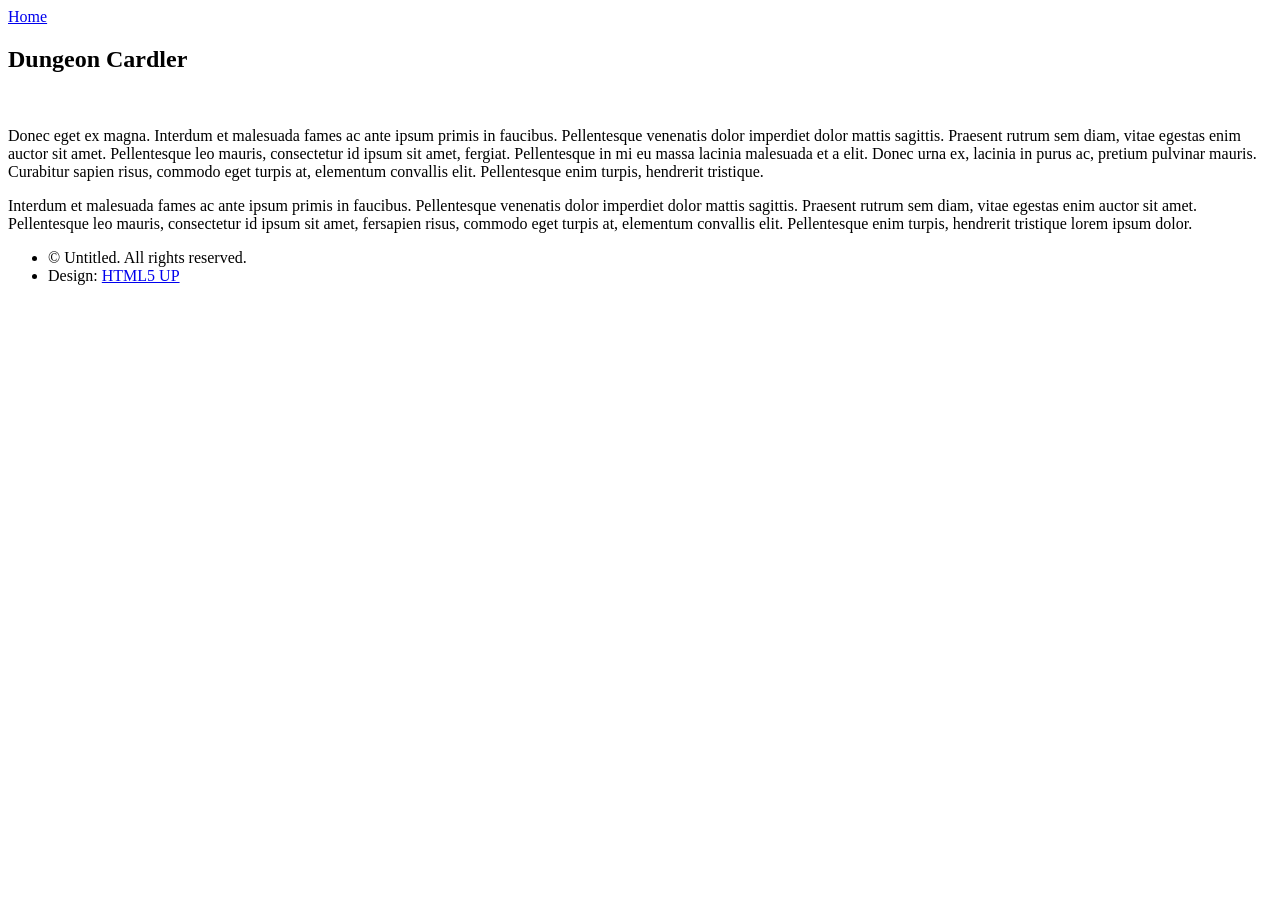
==== dungeon_cardler.html @ 63962107 "Add Site Preset from HTML5 UP and adjusted it slightly" ====
<!DOCTYPE HTML>
<!--
	Hyperspace by HTML5 UP
	html5up.net | @ajlkn
	Free for personal and commercial use under the CCA 3.0 license (html5up.net/license)
-->
<html>
	<head>
		<title>Generic - Hyperspace by HTML5 UP</title>
		<meta charset="utf-8" />
		<meta name="viewport" content="width=device-width, initial-scale=1, user-scalable=no" />
		<link rel="stylesheet" href="assets/css/main.css" />
		<noscript><link rel="stylesheet" href="assets/css/noscript.css" /></noscript>
	</head>
	<body class="is-preload">

		<!-- Header -->
			<header id="header">
				<a href="index.html" class="title">Home</a>
			</header>

		<!-- Wrapper -->
			<div id="wrapper">

				<!-- Main -->
					<section id="main" class="wrapper">
						<div class="inner">
							<h1 class="major">Dungeon Cardler</h1>
							<span class="image fit"><img src="images/pic04.jpg" alt="" /></span>
							<p>Donec eget ex magna. Interdum et malesuada fames ac ante ipsum primis in faucibus. Pellentesque venenatis dolor imperdiet dolor mattis sagittis. Praesent rutrum sem diam, vitae egestas enim auctor sit amet. Pellentesque leo mauris, consectetur id ipsum sit amet, fergiat. Pellentesque in mi eu massa lacinia malesuada et a elit. Donec urna ex, lacinia in purus ac, pretium pulvinar mauris. Curabitur sapien risus, commodo eget turpis at, elementum convallis elit. Pellentesque enim turpis, hendrerit tristique.</p>
							<p>Interdum et malesuada fames ac ante ipsum primis in faucibus. Pellentesque venenatis dolor imperdiet dolor mattis sagittis. Praesent rutrum sem diam, vitae egestas enim auctor sit amet. Pellentesque leo mauris, consectetur id ipsum sit amet, fersapien risus, commodo eget turpis at, elementum convallis elit. Pellentesque enim turpis, hendrerit tristique lorem ipsum dolor.</p>
						</div>
					</section>
			</div>

		<!-- Footer -->
			<footer id="footer" class="wrapper alt">
				<div class="inner">
					<ul class="menu">
						<li>&copy; Untitled. All rights reserved.</li><li>Design: <a href="http://html5up.net">HTML5 UP</a></li>
					</ul>
				</div>
			</footer>

		<!-- Scripts -->
			<script src="assets/js/jquery.min.js"></script>
			<script src="assets/js/jquery.scrollex.min.js"></script>
			<script src="assets/js/jquery.scrolly.min.js"></script>
			<script src="assets/js/browser.min.js"></script>
			<script src="assets/js/breakpoints.min.js"></script>
			<script src="assets/js/util.js"></script>
			<script src="assets/js/main.js"></script>
	</body>
</html>
---- assets/css/main.css ----
@import url(fontawesome-all.min.css);

/*
	Hyperspace by HTML5 UP
	html5up.net | @ajlkn
	Free for personal and commercial use under the CCA 3.0 license (html5up.net/license)
*/

html, body, div, span, applet, object,
iframe, h1, h2, h3, h4, h5, h6, p, blockquote,
pre, a, abbr, acronym, address, big, cite,
code, del, dfn, em, img, ins, kbd, q, s, samp,
small, strike, strong, sub, sup, tt, var, b,
u, i, center, dl, dt, dd, ol, ul, li, fieldset,
form, label, legend, table, caption, tbody,
tfoot, thead, tr, th, td, article, aside,
canvas, details, embed, figure, figcaption,
footer, header, hgroup, menu, nav, output, ruby,
section, summary, time, mark, audio, video {
	margin: 0;
	padding: 0;
	border: 0;
	font-size: 100%;
	font: inherit;
	vertical-align: baseline;}

article, aside, details, figcaption, figure,
footer, header, hgroup, menu, nav, section {
	display: block;}

body {
	line-height: 1;
}

ol, ul {
	list-style: none;
}

blockquote, q {
	quotes: none;
}

	blockquote:before, blockquote:after, q:before, q:after {
		content: '';
		content: none;
	}

table {
	border-collapse: collapse;
	border-spacing: 0;
}

body {
	-webkit-text-size-adjust: none;
}

mark {
	background-color: transparent;
	color: inherit;
}

input::-moz-focus-inner {
	border: 0;
	padding: 0;
}

input, select, textarea {
	-moz-appearance: none;
	-webkit-appearance: none;
	-ms-appearance: none;
	appearance: none;
}

/* Basic */

	@-ms-viewport {
		width: device-width;
	}

	body {
		-ms-overflow-style: scrollbar;
	}

	@media screen and (max-width: 480px) {

		html, body {
			min-width: 320px;
		}

	}

	html {
		box-sizing: border-box;
	}

	*, *:before, *:after {
		box-sizing: inherit;
	}

	body {
		background: #312450;
	}

		body.is-preload *, body.is-preload *:before, body.is-preload *:after {
			-moz-animation: none !important;
			-webkit-animation: none !important;
			-ms-animation: none !important;
			animation: none !important;
			-moz-transition: none !important;
			-webkit-transition: none !important;
			-ms-transition: none !important;
			transition: none !important;
		}

/* Type */

	body, input, select, textarea {
		color: rgba(255, 255, 255, 0.55);
		font-family: Arial, Helvetica, sans-serif;
		font-size: 16.5pt;
		font-weight: normal;
		line-height: 1.75;
	}

		@media screen and (max-width: 1680px) {

			body, input, select, textarea {
				font-size: 13pt;
			}

		}

		@media screen and (max-width: 1280px) {

			body, input, select, textarea {
				font-size: 12pt;
			}

		}

		@media screen and (max-width: 360px) {

			body, input, select, textarea {
				font-size: 11pt;
			}

		}

	a {
		-moz-transition: color 0.2s ease, border-bottom-color 0.2s ease;
		-webkit-transition: color 0.2s ease, border-bottom-color 0.2s ease;
		-ms-transition: color 0.2s ease, border-bottom-color 0.2s ease;
		transition: color 0.2s ease, border-bottom-color 0.2s ease;
		border-bottom: dotted 1px rgba(255, 255, 255, 0.35);
		color: inherit;
		text-decoration: none;
	}

		a:hover {
			border-bottom-color: transparent;
			color: #ffffff;
		}

	strong, b {
		color: #ffffff;
		font-weight: bold;
	}

	em, i {
		font-style: italic;
	}

	p {
		margin: 0 0 2em 0;
	}

	h1, h2, h3, h4, h5, h6 {
		color: #ffffff;
		font-weight: bold;
		line-height: 1.5;
		margin: 0 0 0.5em 0;
	}

		h1 a, h2 a, h3 a, h4 a, h5 a, h6 a {
			color: inherit;
			text-decoration: none;
		}

	h1 {
		font-size: 2.75em;
	}

		h1.major {
			margin: 0 0 1.3em 0;
			position: relative;
			padding-bottom: 0.35em;
		}

			h1.major:after {
				background-image: -moz-linear-gradient(to right, #5e42a6, #b74e91);
				background-image: -webkit-linear-gradient(to right, #5e42a6, #b74e91);
				background-image: -ms-linear-gradient(to right, #5e42a6, #b74e91);
				background-image: linear-gradient(to right, #5e42a6, #b74e91);
				-moz-transition: max-width 0.2s ease;
				-webkit-transition: max-width 0.2s ease;
				-ms-transition: max-width 0.2s ease;
				transition: max-width 0.2s ease;
				border-radius: 0.2em;
				bottom: 0;
				content: '';
				height: 0.05em;
				position: absolute;
				right: 0;
				width: 100%;
			}

	h2 {
		font-size: 1.75em;
	}

	h3 {
		font-size: 1.1em;
	}

	h4 {
		font-size: 1em;
	}

	h5 {
		font-size: 0.8em;
	}

	h6 {
		font-size: 0.6em;
	}

	@media screen and (max-width: 736px) {

		h1 {
			font-size: 2em;
		}

		h2 {
			font-size: 1.25em;
		}

		h3 {
			font-size: 1em;
		}

		h4 {
			font-size: 0.8em;
		}

		h5 {
			font-size: 0.6em;
		}

		h6 {
			font-size: 0.6em;
		}

	}

	sub {
		font-size: 0.8em;
		position: relative;
		top: 0.5em;
	}

	sup {
		font-size: 0.8em;
		position: relative;
		top: -0.5em;
	}

	blockquote {
		border-left: solid 4px rgba(255, 255, 255, 0.15);
		font-style: italic;
		margin: 0 0 2em 0;
		padding: 0.5em 0 0.5em 2em;
	}

	code {
		background: rgba(255, 255, 255, 0.05);
		border-radius: 0.25em;
		border: solid 1px rgba(255, 255, 255, 0.15);
		font-family: "Courier New", monospace;
		font-size: 0.9em;
		margin: 0 0.25em;
		padding: 0.25em 0.65em;
	}

	pre {
		-webkit-overflow-scrolling: touch;
		font-family: "Courier New", monospace;
		font-size: 0.9em;
		margin: 0 0 2em 0;
	}

		pre code {
			display: block;
			line-height: 1.75em;
			padding: 1em 1.5em;
			overflow-x: auto;
		}

	hr {
		border: 0;
		border-bottom: solid 1px rgba(255, 255, 255, 0.15);
		margin: 2em 0;
	}

		hr.major {
			margin: 3em 0;
		}

	.align-left {
		text-align: left;
	}

	.align-center {
		text-align: center;
	}

	.align-right {
		text-align: right;
	}

/* Row */

	.row {
		display: flex;
		flex-wrap: wrap;
		box-sizing: border-box;
		align-items: stretch;
	}

		.row > * {
			box-sizing: border-box;
		}

		.row.gtr-uniform > * > :last-child {
			margin-bottom: 0;
		}

		.row.aln-left {
			justify-content: flex-start;
		}

		.row.aln-center {
			justify-content: center;
		}

		.row.aln-right {
			justify-content: flex-end;
		}

		.row.aln-top {
			align-items: flex-start;
		}

		.row.aln-middle {
			align-items: center;
		}

		.row.aln-bottom {
			align-items: flex-end;
		}

		.row > .imp {
			order: -1;
		}

		.row > .col-1 {
			width: 8.33333%;
		}

		.row > .off-1 {
			margin-left: 8.33333%;
		}

		.row > .col-2 {
			width: 16.66667%;
		}

		.row > .off-2 {
			margin-left: 16.66667%;
		}

		.row > .col-3 {
			width: 25%;
		}

		.row > .off-3 {
			margin-left: 25%;
		}

		.row > .col-4 {
			width: 33.33333%;
		}

		.row > .off-4 {
			margin-left: 33.33333%;
		}

		.row > .col-5 {
			width: 41.66667%;
		}

		.row > .off-5 {
			margin-left: 41.66667%;
		}

		.row > .col-6 {
			width: 50%;
		}

		.row > .off-6 {
			margin-left: 50%;
		}

		.row > .col-7 {
			width: 58.33333%;
		}

		.row > .off-7 {
			margin-left: 58.33333%;
		}

		.row > .col-8 {
			width: 66.66667%;
		}

		.row > .off-8 {
			margin-left: 66.66667%;
		}

		.row > .col-9 {
			width: 75%;
		}

		.row > .off-9 {
			margin-left: 75%;
		}

		.row > .col-10 {
			width: 83.33333%;
		}

		.row > .off-10 {
			margin-left: 83.33333%;
		}

		.row > .col-11 {
			width: 91.66667%;
		}

		.row > .off-11 {
			margin-left: 91.66667%;
		}

		.row > .col-12 {
			width: 100%;
		}

		.row > .off-12 {
			margin-left: 100%;
		}

		.row.gtr-0 {
			margin-top: 0;
			margin-left: 0em;
		}

			.row.gtr-0 > * {
				padding: 0 0 0 0em;
			}

			.row.gtr-0.gtr-uniform {
				margin-top: 0em;
			}

				.row.gtr-0.gtr-uniform > * {
					padding-top: 0em;
				}

		.row.gtr-25 {
			margin-top: 0;
			margin-left: -0.375em;
		}

			.row.gtr-25 > * {
				padding: 0 0 0 0.375em;
			}

			.row.gtr-25.gtr-uniform {
				margin-top: -0.375em;
			}

				.row.gtr-25.gtr-uniform > * {
					padding-top: 0.375em;
				}

		.row.gtr-50 {
			margin-top: 0;
			margin-left: -0.75em;
		}

			.row.gtr-50 > * {
				padding: 0 0 0 0.75em;
			}

			.row.gtr-50.gtr-uniform {
				margin-top: -0.75em;
			}

				.row.gtr-50.gtr-uniform > * {
					padding-top: 0.75em;
				}

		.row {
			margin-top: 0;
			margin-left: -1.5em;
		}

			.row > * {
				padding: 0 0 0 1.5em;
			}

			.row.gtr-uniform {
				margin-top: -1.5em;
			}

				.row.gtr-uniform > * {
					padding-top: 1.5em;
				}

		.row.gtr-150 {
			margin-top: 0;
			margin-left: -2.25em;
		}

			.row.gtr-150 > * {
				padding: 0 0 0 2.25em;
			}

			.row.gtr-150.gtr-uniform {
				margin-top: -2.25em;
			}

				.row.gtr-150.gtr-uniform > * {
					padding-top: 2.25em;
				}

		.row.gtr-200 {
			margin-top: 0;
			margin-left: -3em;
		}

			.row.gtr-200 > * {
				padding: 0 0 0 3em;
			}

			.row.gtr-200.gtr-uniform {
				margin-top: -3em;
			}

				.row.gtr-200.gtr-uniform > * {
					padding-top: 3em;
				}

		@media screen and (max-width: 1680px) {

			.row {
				display: flex;
				flex-wrap: wrap;
				box-sizing: border-box;
				align-items: stretch;
			}

				.row > * {
					box-sizing: border-box;
				}

				.row.gtr-uniform > * > :last-child {
					margin-bottom: 0;
				}

				.row.aln-left {
					justify-content: flex-start;
				}

				.row.aln-center {
					justify-content: center;
				}

				.row.aln-right {
					justify-content: flex-end;
				}

				.row.aln-top {
					align-items: flex-start;
				}

				.row.aln-middle {
					align-items: center;
				}

				.row.aln-bottom {
					align-items: flex-end;
				}

				.row > .imp-xlarge {
					order: -1;
				}

				.row > .col-1-xlarge {
					width: 8.33333%;
				}

				.row > .off-1-xlarge {
					margin-left: 8.33333%;
				}

				.row > .col-2-xlarge {
					width: 16.66667%;
				}

				.row > .off-2-xlarge {
					margin-left: 16.66667%;
				}

				.row > .col-3-xlarge {
					width: 25%;
				}

				.row > .off-3-xlarge {
					margin-left: 25%;
				}

				.row > .col-4-xlarge {
					width: 33.33333%;
				}

				.row > .off-4-xlarge {
					margin-left: 33.33333%;
				}

				.row > .col-5-xlarge {
					width: 41.66667%;
				}

				.row > .off-5-xlarge {
					margin-left: 41.66667%;
				}

				.row > .col-6-xlarge {
					width: 50%;
				}

				.row > .off-6-xlarge {
					margin-left: 50%;
				}

				.row > .col-7-xlarge {
					width: 58.33333%;
				}

				.row > .off-7-xlarge {
					margin-left: 58.33333%;
				}

				.row > .col-8-xlarge {
					width: 66.66667%;
				}

				.row > .off-8-xlarge {
					margin-left: 66.66667%;
				}

				.row > .col-9-xlarge {
					width: 75%;
				}

				.row > .off-9-xlarge {
					margin-left: 75%;
				}

				.row > .col-10-xlarge {
					width: 83.33333%;
				}

				.row > .off-10-xlarge {
					margin-left: 83.33333%;
				}

				.row > .col-11-xlarge {
					width: 91.66667%;
				}

				.row > .off-11-xlarge {
					margin-left: 91.66667%;
				}

				.row > .col-12-xlarge {
					width: 100%;
				}

				.row > .off-12-xlarge {
					margin-left: 100%;
				}

				.row.gtr-0 {
					margin-top: 0;
					margin-left: 0em;
				}

					.row.gtr-0 > * {
						padding: 0 0 0 0em;
					}

					.row.gtr-0.gtr-uniform {
						margin-top: 0em;
					}

						.row.gtr-0.gtr-uniform > * {
							padding-top: 0em;
						}

				.row.gtr-25 {
					margin-top: 0;
					margin-left: -0.375em;
				}

					.row.gtr-25 > * {
						padding: 0 0 0 0.375em;
					}

					.row.gtr-25.gtr-uniform {
						margin-top: -0.375em;
					}

						.row.gtr-25.gtr-uniform > * {
							padding-top: 0.375em;
						}

				.row.gtr-50 {
					margin-top: 0;
					margin-left: -0.75em;
				}

					.row.gtr-50 > * {
						padding: 0 0 0 0.75em;
					}

					.row.gtr-50.gtr-uniform {
						margin-top: -0.75em;
					}

						.row.gtr-50.gtr-uniform > * {
							padding-top: 0.75em;
						}

				.row {
					margin-top: 0;
					margin-left: -1.5em;
				}

					.row > * {
						padding: 0 0 0 1.5em;
					}

					.row.gtr-uniform {
						margin-top: -1.5em;
					}

						.row.gtr-uniform > * {
							padding-top: 1.5em;
						}

				.row.gtr-150 {
					margin-top: 0;
					margin-left: -2.25em;
				}

					.row.gtr-150 > * {
						padding: 0 0 0 2.25em;
					}

					.row.gtr-150.gtr-uniform {
						margin-top: -2.25em;
					}

						.row.gtr-150.gtr-uniform > * {
							padding-top: 2.25em;
						}

				.row.gtr-200 {
					margin-top: 0;
					margin-left: -3em;
				}

					.row.gtr-200 > * {
						padding: 0 0 0 3em;
					}

					.row.gtr-200.gtr-uniform {
						margin-top: -3em;
					}

						.row.gtr-200.gtr-uniform > * {
							padding-top: 3em;
						}

		}

		@media screen and (max-width: 1280px) {

			.row {
				display: flex;
				flex-wrap: wrap;
				box-sizing: border-box;
				align-items: stretch;
			}

				.row > * {
					box-sizing: border-box;
				}

				.row.gtr-uniform > * > :last-child {
					margin-bottom: 0;
				}

				.row.aln-left {
					justify-content: flex-start;
				}

				.row.aln-center {
					justify-content: center;
				}

				.row.aln-right {
					justify-content: flex-end;
				}

				.row.aln-top {
					align-items: flex-start;
				}

				.row.aln-middle {
					align-items: center;
				}

				.row.aln-bottom {
					align-items: flex-end;
				}

				.row > .imp-large {
					order: -1;
				}

				.row > .col-1-large {
					width: 8.33333%;
				}

				.row > .off-1-large {
					margin-left: 8.33333%;
				}

				.row > .col-2-large {
					width: 16.66667%;
				}

				.row > .off-2-large {
					margin-left: 16.66667%;
				}

				.row > .col-3-large {
					width: 25%;
				}

				.row > .off-3-large {
					margin-left: 25%;
				}

				.row > .col-4-large {
					width: 33.33333%;
				}

				.row > .off-4-large {
					margin-left: 33.33333%;
				}

				.row > .col-5-large {
					width: 41.66667%;
				}

				.row > .off-5-large {
					margin-left: 41.66667%;
				}

				.row > .col-6-large {
					width: 50%;
				}

				.row > .off-6-large {
					margin-left: 50%;
				}

				.row > .col-7-large {
					width: 58.33333%;
				}

				.row > .off-7-large {
					margin-left: 58.33333%;
				}

				.row > .col-8-large {
					width: 66.66667%;
				}

				.row > .off-8-large {
					margin-left: 66.66667%;
				}

				.row > .col-9-large {
					width: 75%;
				}

				.row > .off-9-large {
					margin-left: 75%;
				}

				.row > .col-10-large {
					width: 83.33333%;
				}

				.row > .off-10-large {
					margin-left: 83.33333%;
				}

				.row > .col-11-large {
					width: 91.66667%;
				}

				.row > .off-11-large {
					margin-left: 91.66667%;
				}

				.row > .col-12-large {
					width: 100%;
				}

				.row > .off-12-large {
					margin-left: 100%;
				}

				.row.gtr-0 {
					margin-top: 0;
					margin-left: 0em;
				}

					.row.gtr-0 > * {
						padding: 0 0 0 0em;
					}

					.row.gtr-0.gtr-uniform {
						margin-top: 0em;
					}

						.row.gtr-0.gtr-uniform > * {
							padding-top: 0em;
						}

				.row.gtr-25 {
					margin-top: 0;
					margin-left: -0.375em;
				}

					.row.gtr-25 > * {
						padding: 0 0 0 0.375em;
					}

					.row.gtr-25.gtr-uniform {
						margin-top: -0.375em;
					}

						.row.gtr-25.gtr-uniform > * {
							padding-top: 0.375em;
						}

				.row.gtr-50 {
					margin-top: 0;
					margin-left: -0.75em;
				}

					.row.gtr-50 > * {
						padding: 0 0 0 0.75em;
					}

					.row.gtr-50.gtr-uniform {
						margin-top: -0.75em;
					}

						.row.gtr-50.gtr-uniform > * {
							padding-top: 0.75em;
						}

				.row {
					margin-top: 0;
					margin-left: -1.5em;
				}

					.row > * {
						padding: 0 0 0 1.5em;
					}

					.row.gtr-uniform {
						margin-top: -1.5em;
					}

						.row.gtr-uniform > * {
							padding-top: 1.5em;
						}

				.row.gtr-150 {
					margin-top: 0;
					margin-left: -2.25em;
				}

					.row.gtr-150 > * {
						padding: 0 0 0 2.25em;
					}

					.row.gtr-150.gtr-uniform {
						margin-top: -2.25em;
					}

						.row.gtr-150.gtr-uniform > * {
							padding-top: 2.25em;
						}

				.row.gtr-200 {
					margin-top: 0;
					margin-left: -3em;
				}

					.row.gtr-200 > * {
						padding: 0 0 0 3em;
					}

					.row.gtr-200.gtr-uniform {
						margin-top: -3em;
					}

						.row.gtr-200.gtr-uniform > * {
							padding-top: 3em;
						}

		}

		@media screen and (max-width: 980px) {

			.row {
				display: flex;
				flex-wrap: wrap;
				box-sizing: border-box;
				align-items: stretch;
			}

				.row > * {
					box-sizing: border-box;
				}

				.row.gtr-uniform > * > :last-child {
					margin-bottom: 0;
				}

				.row.aln-left {
					justify-content: flex-start;
				}

				.row.aln-center {
					justify-content: center;
				}

				.row.aln-right {
					justify-content: flex-end;
				}

				.row.aln-top {
					align-items: flex-start;
				}

				.row.aln-middle {
					align-items: center;
				}

				.row.aln-bottom {
					align-items: flex-end;
				}

				.row > .imp-medium {
					order: -1;
				}

				.row > .col-1-medium {
					width: 8.33333%;
				}

				.row > .off-1-medium {
					margin-left: 8.33333%;
				}

				.row > .col-2-medium {
					width: 16.66667%;
				}

				.row > .off-2-medium {
					margin-left: 16.66667%;
				}

				.row > .col-3-medium {
					width: 25%;
				}

				.row > .off-3-medium {
					margin-left: 25%;
				}

				.row > .col-4-medium {
					width: 33.33333%;
				}

				.row > .off-4-medium {
					margin-left: 33.33333%;
				}

				.row > .col-5-medium {
					width: 41.66667%;
				}

				.row > .off-5-medium {
					margin-left: 41.66667%;
				}

				.row > .col-6-medium {
					width: 50%;
				}

				.row > .off-6-medium {
					margin-left: 50%;
				}

				.row > .col-7-medium {
					width: 58.33333%;
				}

				.row > .off-7-medium {
					margin-left: 58.33333%;
				}

				.row > .col-8-medium {
					width: 66.66667%;
				}

				.row > .off-8-medium {
					margin-left: 66.66667%;
				}

				.row > .col-9-medium {
					width: 75%;
				}

				.row > .off-9-medium {
					margin-left: 75%;
				}

				.row > .col-10-medium {
					width: 83.33333%;
				}

				.row > .off-10-medium {
					margin-left: 83.33333%;
				}

				.row > .col-11-medium {
					width: 91.66667%;
				}

				.row > .off-11-medium {
					margin-left: 91.66667%;
				}

				.row > .col-12-medium {
					width: 100%;
				}

				.row > .off-12-medium {
					margin-left: 100%;
				}

				.row.gtr-0 {
					margin-top: 0;
					margin-left: 0em;
				}

					.row.gtr-0 > * {
						padding: 0 0 0 0em;
					}

					.row.gtr-0.gtr-uniform {
						margin-top: 0em;
					}

						.row.gtr-0.gtr-uniform > * {
							padding-top: 0em;
						}

				.row.gtr-25 {
					margin-top: 0;
					margin-left: -0.375em;
				}

					.row.gtr-25 > * {
						padding: 0 0 0 0.375em;
					}

					.row.gtr-25.gtr-uniform {
						margin-top: -0.375em;
					}

						.row.gtr-25.gtr-uniform > * {
							padding-top: 0.375em;
						}

				.row.gtr-50 {
					margin-top: 0;
					margin-left: -0.75em;
				}

					.row.gtr-50 > * {
						padding: 0 0 0 0.75em;
					}

					.row.gtr-50.gtr-uniform {
						margin-top: -0.75em;
					}

						.row.gtr-50.gtr-uniform > * {
							padding-top: 0.75em;
						}

				.row {
					margin-top: 0;
					margin-left: -1.5em;
				}

					.row > * {
						padding: 0 0 0 1.5em;
					}

					.row.gtr-uniform {
						margin-top: -1.5em;
					}

						.row.gtr-uniform > * {
							padding-top: 1.5em;
						}

				.row.gtr-150 {
					margin-top: 0;
					margin-left: -2.25em;
				}

					.row.gtr-150 > * {
						padding: 0 0 0 2.25em;
					}

					.row.gtr-150.gtr-uniform {
						margin-top: -2.25em;
					}

						.row.gtr-150.gtr-uniform > * {
							padding-top: 2.25em;
						}

				.row.gtr-200 {
					margin-top: 0;
					margin-left: -3em;
				}

					.row.gtr-200 > * {
						padding: 0 0 0 3em;
					}

					.row.gtr-200.gtr-uniform {
						margin-top: -3em;
					}

						.row.gtr-200.gtr-uniform > * {
							padding-top: 3em;
						}

		}

		@media screen and (max-width: 736px) {

			.row {
				display: flex;
				flex-wrap: wrap;
				box-sizing: border-box;
				align-items: stretch;
			}

				.row > * {
					box-sizing: border-box;
				}

				.row.gtr-uniform > * > :last-child {
					margin-bottom: 0;
				}

				.row.aln-left {
					justify-content: flex-start;
				}

				.row.aln-center {
					justify-content: center;
				}

				.row.aln-right {
					justify-content: flex-end;
				}

				.row.aln-top {
					align-items: flex-start;
				}

				.row.aln-middle {
					align-items: center;
				}

				.row.aln-bottom {
					align-items: flex-end;
				}

				.row > .imp-small {
					order: -1;
				}

				.row > .col-1-small {
					width: 8.33333%;
				}

				.row > .off-1-small {
					margin-left: 8.33333%;
				}

				.row > .col-2-small {
					width: 16.66667%;
				}

				.row > .off-2-small {
					margin-left: 16.66667%;
				}

				.row > .col-3-small {
					width: 25%;
				}

				.row > .off-3-small {
					margin-left: 25%;
				}

				.row > .col-4-small {
					width: 33.33333%;
				}

				.row > .off-4-small {
					margin-left: 33.33333%;
				}

				.row > .col-5-small {
					width: 41.66667%;
				}

				.row > .off-5-small {
					margin-left: 41.66667%;
				}

				.row > .col-6-small {
					width: 50%;
				}

				.row > .off-6-small {
					margin-left: 50%;
				}

				.row > .col-7-small {
					width: 58.33333%;
				}

				.row > .off-7-small {
					margin-left: 58.33333%;
				}

				.row > .col-8-small {
					width: 66.66667%;
				}

				.row > .off-8-small {
					margin-left: 66.66667%;
				}

				.row > .col-9-small {
					width: 75%;
				}

				.row > .off-9-small {
					margin-left: 75%;
				}

				.row > .col-10-small {
					width: 83.33333%;
				}

				.row > .off-10-small {
					margin-left: 83.33333%;
				}

				.row > .col-11-small {
					width: 91.66667%;
				}

				.row > .off-11-small {
					margin-left: 91.66667%;
				}

				.row > .col-12-small {
					width: 100%;
				}

				.row > .off-12-small {
					margin-left: 100%;
				}

				.row.gtr-0 {
					margin-top: 0;
					margin-left: 0em;
				}

					.row.gtr-0 > * {
						padding: 0 0 0 0em;
					}

					.row.gtr-0.gtr-uniform {
						margin-top: 0em;
					}

						.row.gtr-0.gtr-uniform > * {
							padding-top: 0em;
						}

				.row.gtr-25 {
					margin-top: 0;
					margin-left: -0.375em;
				}

					.row.gtr-25 > * {
						padding: 0 0 0 0.375em;
					}

					.row.gtr-25.gtr-uniform {
						margin-top: -0.375em;
					}

						.row.gtr-25.gtr-uniform > * {
							padding-top: 0.375em;
						}

				.row.gtr-50 {
					margin-top: 0;
					margin-left: -0.75em;
				}

					.row.gtr-50 > * {
						padding: 0 0 0 0.75em;
					}

					.row.gtr-50.gtr-uniform {
						margin-top: -0.75em;
					}

						.row.gtr-50.gtr-uniform > * {
							padding-top: 0.75em;
						}

				.row {
					margin-top: 0;
					margin-left: -1.5em;
				}

					.row > * {
						padding: 0 0 0 1.5em;
					}

					.row.gtr-uniform {
						margin-top: -1.5em;
					}

						.row.gtr-uniform > * {
							padding-top: 1.5em;
						}

				.row.gtr-150 {
					margin-top: 0;
					margin-left: -2.25em;
				}

					.row.gtr-150 > * {
						padding: 0 0 0 2.25em;
					}

					.row.gtr-150.gtr-uniform {
						margin-top: -2.25em;
					}

						.row.gtr-150.gtr-uniform > * {
							padding-top: 2.25em;
						}

				.row.gtr-200 {
					margin-top: 0;
					margin-left: -3em;
				}

					.row.gtr-200 > * {
						padding: 0 0 0 3em;
					}

					.row.gtr-200.gtr-uniform {
						margin-top: -3em;
					}

						.row.gtr-200.gtr-uniform > * {
							padding-top: 3em;
						}

		}

		@media screen and (max-width: 480px) {

			.row {
				display: flex;
				flex-wrap: wrap;
				box-sizing: border-box;
				align-items: stretch;
			}

				.row > * {
					box-sizing: border-box;
				}

				.row.gtr-uniform > * > :last-child {
					margin-bottom: 0;
				}

				.row.aln-left {
					justify-content: flex-start;
				}

				.row.aln-center {
					justify-content: center;
				}

				.row.aln-right {
					justify-content: flex-end;
				}

				.row.aln-top {
					align-items: flex-start;
				}

				.row.aln-middle {
					align-items: center;
				}

				.row.aln-bottom {
					align-items: flex-end;
				}

				.row > .imp-xsmall {
					order: -1;
				}

				.row > .col-1-xsmall {
					width: 8.33333%;
				}

				.row > .off-1-xsmall {
					margin-left: 8.33333%;
				}

				.row > .col-2-xsmall {
					width: 16.66667%;
				}

				.row > .off-2-xsmall {
					margin-left: 16.66667%;
				}

				.row > .col-3-xsmall {
					width: 25%;
				}

				.row > .off-3-xsmall {
					margin-left: 25%;
				}

				.row > .col-4-xsmall {
					width: 33.33333%;
				}

				.row > .off-4-xsmall {
					margin-left: 33.33333%;
				}

				.row > .col-5-xsmall {
					width: 41.66667%;
				}

				.row > .off-5-xsmall {
					margin-left: 41.66667%;
				}

				.row > .col-6-xsmall {
					width: 50%;
				}

				.row > .off-6-xsmall {
					margin-left: 50%;
				}

				.row > .col-7-xsmall {
					width: 58.33333%;
				}

				.row > .off-7-xsmall {
					margin-left: 58.33333%;
				}

				.row > .col-8-xsmall {
					width: 66.66667%;
				}

				.row > .off-8-xsmall {
					margin-left: 66.66667%;
				}

				.row > .col-9-xsmall {
					width: 75%;
				}

				.row > .off-9-xsmall {
					margin-left: 75%;
				}

				.row > .col-10-xsmall {
					width: 83.33333%;
				}

				.row > .off-10-xsmall {
					margin-left: 83.33333%;
				}

				.row > .col-11-xsmall {
					width: 91.66667%;
				}

				.row > .off-11-xsmall {
					margin-left: 91.66667%;
				}

				.row > .col-12-xsmall {
					width: 100%;
				}

				.row > .off-12-xsmall {
					margin-left: 100%;
				}

				.row.gtr-0 {
					margin-top: 0;
					margin-left: 0em;
				}

					.row.gtr-0 > * {
						padding: 0 0 0 0em;
					}

					.row.gtr-0.gtr-uniform {
						margin-top: 0em;
					}

						.row.gtr-0.gtr-uniform > * {
							padding-top: 0em;
						}

				.row.gtr-25 {
					margin-top: 0;
					margin-left: -0.375em;
				}

					.row.gtr-25 > * {
						padding: 0 0 0 0.375em;
					}

					.row.gtr-25.gtr-uniform {
						margin-top: -0.375em;
					}

						.row.gtr-25.gtr-uniform > * {
							padding-top: 0.375em;
						}

				.row.gtr-50 {
					margin-top: 0;
					margin-left: -0.75em;
				}

					.row.gtr-50 > * {
						padding: 0 0 0 0.75em;
					}

					.row.gtr-50.gtr-uniform {
						margin-top: -0.75em;
					}

						.row.gtr-50.gtr-uniform > * {
							padding-top: 0.75em;
						}

				.row {
					margin-top: 0;
					margin-left: -1.5em;
				}

					.row > * {
						padding: 0 0 0 1.5em;
					}

					.row.gtr-uniform {
						margin-top: -1.5em;
					}

						.row.gtr-uniform > * {
							padding-top: 1.5em;
						}

				.row.gtr-150 {
					margin-top: 0;
					margin-left: -2.25em;
				}

					.row.gtr-150 > * {
						padding: 0 0 0 2.25em;
					}

					.row.gtr-150.gtr-uniform {
						margin-top: -2.25em;
					}

						.row.gtr-150.gtr-uniform > * {
							padding-top: 2.25em;
						}

				.row.gtr-200 {
					margin-top: 0;
					margin-left: -3em;
				}

					.row.gtr-200 > * {
						padding: 0 0 0 3em;
					}

					.row.gtr-200.gtr-uniform {
						margin-top: -3em;
					}

						.row.gtr-200.gtr-uniform > * {
							padding-top: 3em;
						}

		}

/* Box */

	.box {
		border-radius: 0.25em;
		border: solid 1px rgba(255, 255, 255, 0.15);
		margin-bottom: 2em;
		padding: 1.5em;
	}

		.box > :last-child,
		.box > :last-child > :last-child,
		.box > :last-child > :last-child > :last-child {
			margin-bottom: 0;
		}

		.box.alt {
			border: 0;
			border-radius: 0;
			padding: 0;
		}

/* Button */

	input[type="submit"],
	input[type="reset"],
	input[type="button"],
	button,
	.button {
		-moz-appearance: none;
		-webkit-appearance: none;
		-ms-appearance: none;
		appearance: none;
		-moz-transition: border-color 0.2s ease;
		-webkit-transition: border-color 0.2s ease;
		-ms-transition: border-color 0.2s ease;
		transition: border-color 0.2s ease;
		background-color: transparent;
		border: solid 1px !important;
		border-color: rgba(255, 255, 255, 0.15) !important;
		border-radius: 3em;
		color: #ffffff !important;
		cursor: pointer;
		display: inline-block;
		font-size: 0.6em;
		font-weight: bold;
		height: calc(4.75em + 2px);
		letter-spacing: 0.25em;
		line-height: 4.75em;
		outline: 0;
		padding: 0 3.75em;
		position: relative;
		text-align: center;
		text-decoration: none;
		text-transform: uppercase;
		white-space: nowrap;
	}

		input[type="submit"]:after,
		input[type="reset"]:after,
		input[type="button"]:after,
		button:after,
		.button:after {
			-moz-transform: scale(0.25);
			-webkit-transform: scale(0.25);
			-ms-transform: scale(0.25);
			transform: scale(0.25);
			pointer-events: none;
			-moz-transition: opacity 0.2s ease, -moz-transform 0.2s ease;
			-webkit-transition: opacity 0.2s ease, -webkit-transform 0.2s ease;
			-ms-transition: opacity 0.2s ease, -ms-transform 0.2s ease;
			transition: opacity 0.2s ease, transform 0.2s ease;
			background: #ffffff;
			border-radius: 3em;
			content: '';
			height: 100%;
			left: 0;
			opacity: 0;
			position: absolute;
			top: 0;
			width: 100%;
		}

		input[type="submit"].icon:before,
		input[type="reset"].icon:before,
		input[type="button"].icon:before,
		button.icon:before,
		.button.icon:before {
			margin-right: 0.75em;
		}

		input[type="submit"].fit,
		input[type="reset"].fit,
		input[type="button"].fit,
		button.fit,
		.button.fit {
			width: 100%;
		}

		input[type="submit"].small,
		input[type="reset"].small,
		input[type="button"].small,
		button.small,
		.button.small {
			font-size: 0.4em;
		}

		input[type="submit"].large,
		input[type="reset"].large,
		input[type="button"].large,
		button.large,
		.button.large {
			font-size: 0.8em;
		}

		input[type="submit"].primary,
		input[type="reset"].primary,
		input[type="button"].primary,
		button.primary,
		.button.primary {
			background-color: #ffffff;
			color: #312450 !important;
		}

			input[type="submit"].primary:after,
			input[type="reset"].primary:after,
			input[type="button"].primary:after,
			button.primary:after,
			.button.primary:after {
				display: none;
			}

		input[type="submit"].disabled, input[type="submit"]:disabled,
		input[type="reset"].disabled,
		input[type="reset"]:disabled,
		input[type="button"].disabled,
		input[type="button"]:disabled,
		button.disabled,
		button:disabled,
		.button.disabled,
		.button:disabled {
			cursor: default;
			opacity: 0.5;
			pointer-events: none;
		}

		input[type="submit"]:hover,
		input[type="reset"]:hover,
		input[type="button"]:hover,
		button:hover,
		.button:hover {
			border-color: rgba(255, 255, 255, 0.55) !important;
		}

			input[type="submit"]:hover:after,
			input[type="reset"]:hover:after,
			input[type="button"]:hover:after,
			button:hover:after,
			.button:hover:after {
				opacity: 0.05;
				-moz-transform: scale(1);
				-webkit-transform: scale(1);
				-ms-transform: scale(1);
				transform: scale(1);
			}

			input[type="submit"]:hover:active,
			input[type="reset"]:hover:active,
			input[type="button"]:hover:active,
			button:hover:active,
			.button:hover:active {
				border-color: #ffffff !important;
			}

				input[type="submit"]:hover:active:after,
				input[type="reset"]:hover:active:after,
				input[type="button"]:hover:active:after,
				button:hover:active:after,
				.button:hover:active:after {
					opacity: 0.1;
				}

/* Features */

	.features {
		display: -moz-flex;
		display: -webkit-flex;
		display: -ms-flex;
		display: flex;
		-moz-flex-wrap: wrap;
		-webkit-flex-wrap: wrap;
		-ms-flex-wrap: wrap;
		flex-wrap: wrap;
		border-radius: 0.25em;
		border: solid 1px rgba(255, 255, 255, 0.15);
		background: rgba(255, 255, 255, 0.05);
		margin: 0 0 2em 0;
	}

		.features section {
			padding: 3.5em 3em 1em 7em ;
			width: 50%;
			border-top: solid 1px rgba(255, 255, 255, 0.15);
			position: relative;
		}

			.features section:nth-child(-n + 2) {
				border-top-width: 0;
			}

			.features section:nth-child(2n) {
				border-left: solid 1px rgba(255, 255, 255, 0.15);
			}

			.features section .icon {
				-moz-transition: opacity 0.5s ease, -moz-transform 0.5s ease;
				-webkit-transition: opacity 0.5s ease, -webkit-transform 0.5s ease;
				-ms-transition: opacity 0.5s ease, -ms-transform 0.5s ease;
				transition: opacity 0.5s ease, transform 0.5s ease;
				-moz-transition-delay: 1s;
				-webkit-transition-delay: 1s;
				-ms-transition-delay: 1s;
				transition-delay: 1s;
				-moz-transform: scale(1);
				-webkit-transform: scale(1);
				-ms-transform: scale(1);
				transform: scale(1);
				position: absolute;
				left: 3em;
				top: 3em;
				opacity: 1;
			}

			.features section:nth-child(1) .icon {
				-moz-transition-delay: 0.15s;
				-webkit-transition-delay: 0.15s;
				-ms-transition-delay: 0.15s;
				transition-delay: 0.15s;
			}

			.features section:nth-child(2) .icon {
				-moz-transition-delay: 0.3s;
				-webkit-transition-delay: 0.3s;
				-ms-transition-delay: 0.3s;
				transition-delay: 0.3s;
			}

			.features section:nth-child(3) .icon {
				-moz-transition-delay: 0.45s;
				-webkit-transition-delay: 0.45s;
				-ms-transition-delay: 0.45s;
				transition-delay: 0.45s;
			}

			.features section:nth-child(4) .icon {
				-moz-transition-delay: 0.6s;
				-webkit-transition-delay: 0.6s;
				-ms-transition-delay: 0.6s;
				transition-delay: 0.6s;
			}

			.features section:nth-child(5) .icon {
				-moz-transition-delay: 0.75s;
				-webkit-transition-delay: 0.75s;
				-ms-transition-delay: 0.75s;
				transition-delay: 0.75s;
			}

			.features section:nth-child(6) .icon {
				-moz-transition-delay: 0.9s;
				-webkit-transition-delay: 0.9s;
				-ms-transition-delay: 0.9s;
				transition-delay: 0.9s;
			}

			.features section:nth-child(7) .icon {
				-moz-transition-delay: 1.05s;
				-webkit-transition-delay: 1.05s;
				-ms-transition-delay: 1.05s;
				transition-delay: 1.05s;
			}

			.features section:nth-child(8) .icon {
				-moz-transition-delay: 1.2s;
				-webkit-transition-delay: 1.2s;
				-ms-transition-delay: 1.2s;
				transition-delay: 1.2s;
			}

			.features section:nth-child(9) .icon {
				-moz-transition-delay: 1.35s;
				-webkit-transition-delay: 1.35s;
				-ms-transition-delay: 1.35s;
				transition-delay: 1.35s;
			}

			.features section:nth-child(10) .icon {
				-moz-transition-delay: 1.5s;
				-webkit-transition-delay: 1.5s;
				-ms-transition-delay: 1.5s;
				transition-delay: 1.5s;
			}

			.features section:nth-child(11) .icon {
				-moz-transition-delay: 1.65s;
				-webkit-transition-delay: 1.65s;
				-ms-transition-delay: 1.65s;
				transition-delay: 1.65s;
			}

			.features section:nth-child(12) .icon {
				-moz-transition-delay: 1.8s;
				-webkit-transition-delay: 1.8s;
				-ms-transition-delay: 1.8s;
				transition-delay: 1.8s;
			}

			.features section:nth-child(13) .icon {
				-moz-transition-delay: 1.95s;
				-webkit-transition-delay: 1.95s;
				-ms-transition-delay: 1.95s;
				transition-delay: 1.95s;
			}

			.features section:nth-child(14) .icon {
				-moz-transition-delay: 2.1s;
				-webkit-transition-delay: 2.1s;
				-ms-transition-delay: 2.1s;
				transition-delay: 2.1s;
			}

			.features section:nth-child(15) .icon {
				-moz-transition-delay: 2.25s;
				-webkit-transition-delay: 2.25s;
				-ms-transition-delay: 2.25s;
				transition-delay: 2.25s;
			}

			.features section:nth-child(16) .icon {
				-moz-transition-delay: 2.4s;
				-webkit-transition-delay: 2.4s;
				-ms-transition-delay: 2.4s;
				transition-delay: 2.4s;
			}

			.features section:nth-child(17) .icon {
				-moz-transition-delay: 2.55s;
				-webkit-transition-delay: 2.55s;
				-ms-transition-delay: 2.55s;
				transition-delay: 2.55s;
			}

			.features section:nth-child(18) .icon {
				-moz-transition-delay: 2.7s;
				-webkit-transition-delay: 2.7s;
				-ms-transition-delay: 2.7s;
				transition-delay: 2.7s;
			}

			.features section:nth-child(19) .icon {
				-moz-transition-delay: 2.85s;
				-webkit-transition-delay: 2.85s;
				-ms-transition-delay: 2.85s;
				transition-delay: 2.85s;
			}

			.features section:nth-child(20) .icon {
				-moz-transition-delay: 3s;
				-webkit-transition-delay: 3s;
				-ms-transition-delay: 3s;
				transition-delay: 3s;
			}

		.features.inactive section .icon {
			-moz-transform: scale(0.5);
			-webkit-transform: scale(0.5);
			-ms-transform: scale(0.5);
			transform: scale(0.5);
			opacity: 0;
		}

		@media screen and (max-width: 980px) {

			.features {
				display: block;
			}

				.features section {
					border-top-width: 1px !important;
					border-left-width: 0 !important;
					width: 100%;
				}

					.features section:first-child {
						border-top-width: 0 !important;
					}

		}

		@media screen and (max-width: 736px) {

			.features section {
				padding: 2.5em 1.5em 0.1em 5.5em ;
			}

				.features section .icon {
					left: 1.5em;
					top: 2em;
				}

		}

		@media screen and (max-width: 480px) {

			.features section {
				padding: 2em 1.5em 0.1em 1.5em ;
			}

				.features section .icon {
					left: 0;
					position: relative;
					top: 0;
				}

		}

/* Form */

	form {
		margin: 0 0 2em 0;
	}

		form > :last-child {
			margin-bottom: 0;
		}

		form > .fields {
			display: -moz-flex;
			display: -webkit-flex;
			display: -ms-flex;
			display: flex;
			-moz-flex-wrap: wrap;
			-webkit-flex-wrap: wrap;
			-ms-flex-wrap: wrap;
			flex-wrap: wrap;
			width: calc(100% + 3em);
			margin: -1.5em 0 2em -1.5em;
		}

			form > .fields > .field {
				-moz-flex-grow: 0;
				-webkit-flex-grow: 0;
				-ms-flex-grow: 0;
				flex-grow: 0;
				-moz-flex-shrink: 0;
				-webkit-flex-shrink: 0;
				-ms-flex-shrink: 0;
				flex-shrink: 0;
				padding: 1.5em 0 0 1.5em;
				width: calc(100% - 1.5em);
			}

				form > .fields > .field.half {
					width: calc(50% - 0.75em);
				}

				form > .fields > .field.third {
					width: calc(100%/3 - 0.5em);
				}

				form > .fields > .field.quarter {
					width: calc(25% - 0.375em);
				}

		@media screen and (max-width: 480px) {

			form > .fields {
				width: calc(100% + 3em);
				margin: -1.5em 0 2em -1.5em;
			}

				form > .fields > .field {
					padding: 1.5em 0 0 1.5em;
					width: calc(100% - 1.5em);
				}

					form > .fields > .field.half {
						width: calc(100% - 1.5em);
					}

					form > .fields > .field.third {
						width: calc(100% - 1.5em);
					}

					form > .fields > .field.quarter {
						width: calc(100% - 1.5em);
					}

		}

	label {
		color: #ffffff;
		font-weight: bold;
		line-height: 1.5;
		margin: 0 0 0.7em 0;
		display: block;
		font-size: 1.1em;
	}

	input[type="text"],
	input[type="password"],
	input[type="email"],
	input[type="tel"],
	select,
	textarea {
		-moz-appearance: none;
		-webkit-appearance: none;
		-ms-appearance: none;
		appearance: none;
		background: rgba(255, 255, 255, 0.05);
		border-radius: 0.25em;
		border: none;
		border: solid 1px rgba(255, 255, 255, 0.15);
		color: inherit;
		display: block;
		outline: 0;
		padding: 0 1em;
		text-decoration: none;
		width: 100%;
	}

		input[type="text"]:invalid,
		input[type="password"]:invalid,
		input[type="email"]:invalid,
		input[type="tel"]:invalid,
		select:invalid,
		textarea:invalid {
			box-shadow: none;
		}

		input[type="text"]:focus,
		input[type="password"]:focus,
		input[type="email"]:focus,
		input[type="tel"]:focus,
		select:focus,
		textarea:focus {
			border-color: #ffffff;
			box-shadow: 0 0 0 1px #ffffff;
		}

	select {
		background-image: url("data:image/svg+xml;charset=utf8,%3Csvg xmlns='http://www.w3.org/2000/svg' width='40' height='40' preserveAspectRatio='none' viewBox='0 0 40 40'%3E%3Cpath d='M9.4,12.3l10.4,10.4l10.4-10.4c0.2-0.2,0.5-0.4,0.9-0.4c0.3,0,0.6,0.1,0.9,0.4l3.3,3.3c0.2,0.2,0.4,0.5,0.4,0.9 c0,0.4-0.1,0.6-0.4,0.9L20.7,31.9c-0.2,0.2-0.5,0.4-0.9,0.4c-0.3,0-0.6-0.1-0.9-0.4L4.3,17.3c-0.2-0.2-0.4-0.5-0.4-0.9 c0-0.4,0.1-0.6,0.4-0.9l3.3-3.3c0.2-0.2,0.5-0.4,0.9-0.4S9.1,12.1,9.4,12.3z' fill='rgba(255, 255, 255, 0.15)' /%3E%3C/svg%3E");
		background-size: 1.25rem;
		background-repeat: no-repeat;
		background-position: calc(100% - 1rem) center;
		height: 2.75em;
		padding-right: 2.75em;
		text-overflow: ellipsis;
	}

		select option {
			color: #ffffff;
			background: #312450;
		}

		select:focus::-ms-value {
			background-color: transparent;
		}

		select::-ms-expand {
			display: none;
		}

	input[type="text"],
	input[type="password"],
	input[type="email"],
	select {
		height: 2.75em;
	}

	textarea {
		padding: 0.75em 1em;
	}

		body.is-ie textarea {
			min-height: 10em;
		}

	input[type="checkbox"],
	input[type="radio"] {
		-moz-appearance: none;
		-webkit-appearance: none;
		-ms-appearance: none;
		appearance: none;
		display: block;
		float: left;
		margin-right: -2em;
		opacity: 0;
		width: 1em;
		z-index: -1;
	}

		input[type="checkbox"] + label,
		input[type="radio"] + label {
			text-decoration: none;
			color: rgba(255, 255, 255, 0.55);
			cursor: pointer;
			display: inline-block;
			font-size: 1em;
			font-weight: normal;
			padding-left: 2.4em;
			padding-right: 0.75em;
			position: relative;
		}

			input[type="checkbox"] + label:before,
			input[type="radio"] + label:before {
				-moz-osx-font-smoothing: grayscale;
				-webkit-font-smoothing: antialiased;
				display: inline-block;
				font-style: normal;
				font-variant: normal;
				text-rendering: auto;
				line-height: 1;
				text-transform: none !important;
				font-family: 'Font Awesome 5 Free';
				font-weight: 900;
			}

			input[type="checkbox"] + label:before,
			input[type="radio"] + label:before {
				background: rgba(255, 255, 255, 0.05);
				border-radius: 0.25em;
				border: solid 1px rgba(255, 255, 255, 0.15);
				content: '';
				display: inline-block;
				font-size: 0.8em;
				height: 2.0625em;
				left: 0;
				line-height: 2.0625em;
				position: absolute;
				text-align: center;
				top: 0;
				width: 2.0625em;
			}

		input[type="checkbox"]:checked + label:before,
		input[type="radio"]:checked + label:before {
			background: #ffffff;
			border-color: #ffffff;
			color: #b74e91;
			content: '\f00c';
		}

		input[type="checkbox"]:focus + label:before,
		input[type="radio"]:focus + label:before {
			border-color: #ffffff;
			box-shadow: 0 0 0 1px #ffffff;
		}

	input[type="checkbox"] + label:before {
		border-radius: 0.25em;
	}

	input[type="radio"] + label:before {
		border-radius: 100%;
	}

	::-webkit-input-placeholder {
		color: rgba(255, 255, 255, 0.35) !important;
		opacity: 1.0;
	}

	:-moz-placeholder {
		color: rgba(255, 255, 255, 0.35) !important;
		opacity: 1.0;
	}

	::-moz-placeholder {
		color: rgba(255, 255, 255, 0.35) !important;
		opacity: 1.0;
	}

	:-ms-input-placeholder {
		color: rgba(255, 255, 255, 0.35) !important;
		opacity: 1.0;
	}

/* Icon */

	.icon {
		text-decoration: none;
		border-bottom: none;
		position: relative;
	}

		.icon:before {
			-moz-osx-font-smoothing: grayscale;
			-webkit-font-smoothing: antialiased;
			display: inline-block;
			font-style: normal;
			font-variant: normal;
			text-rendering: auto;
			line-height: 1;
			text-transform: none !important;
			font-family: 'Font Awesome 5 Free';
			font-weight: 400;
		}

		.icon > .label {
			display: none;
		}

		.icon:before {
			line-height: inherit;
		}

		.icon.solid:before {
			font-weight: 900;
		}

		.icon.brands:before {
			font-family: 'Font Awesome 5 Brands';
		}

		.icon.major {
			width: 2.5em;
			height: 2.5em;
			display: block;
			background: #ffffff;
			border-radius: 100%;
			color: #312450;
			text-align: center;
			line-height: 2.5em;
			margin: 0 0 1.3em 0;
		}

			.icon.major:before {
				font-size: 1.25em;
			}

				.wrapper.style1 .icon.major:before {
					color: #5e42a6;
				}

				.wrapper.style1-alt .icon.major:before {
					color: #493382;
				}

				.wrapper.style2 .icon.major:before {
					color: #5052b5;
				}

				.wrapper.style2-alt .icon.major:before {
					color: #3e4094;
				}

				.wrapper.style3 .icon.major:before {
					color: #b74e91;
				}

				.wrapper.style3-alt .icon.major:before {
					color: #953d75;
				}

/* Image */

	.image {
		border-radius: 0.25em;
		border: 0;
		display: inline-block;
		position: relative;
	}

		.image img {
			border-radius: 0.25em;
			display: block;
		}

		.image.left, .image.right {
			max-width: 40%;
		}

			.image.left img, .image.right img {
				width: 100%;
			}

		.image.left {
			float: left;
			margin: 0 1.5em 1em 0;
			top: 0.25em;
		}

		.image.right {
			float: right;
			margin: 0 0 1em 1.5em;
			top: 0.25em;
		}

		.image.fit {
			display: block;
			margin: 0 0 2em 0;
			width: 100%;
		}

			.image.fit img {
				width: 100%;
			}

		.image.main {
			display: block;
			margin: 0 0 3em 0;
			width: 100%;
		}

			.image.main img {
				width: 100%;
			}

/* List */

	ol {
		list-style: decimal;
		margin: 0 0 2em 0;
		padding-left: 1.25em;
	}

		ol li {
			padding-left: 0.25em;
		}

	ul {
		list-style: disc;
		margin: 0 0 2em 0;
		padding-left: 1em;
	}

		ul li {
			padding-left: 0.5em;
		}

		ul.alt {
			list-style: none;
			padding-left: 0;
		}

			ul.alt li {
				border-top: solid 1px rgba(255, 255, 255, 0.15);
				padding: 0.5em 0;
			}

				ul.alt li:first-child {
					border-top: 0;
					padding-top: 0;
				}

	dl {
		margin: 0 0 2em 0;
	}

		dl dt {
			display: block;
			font-weight: bold;
			margin: 0 0 1em 0;
		}

		dl dd {
			margin-left: 2em;
		}

/* Actions */

	ul.actions {
		display: -moz-flex;
		display: -webkit-flex;
		display: -ms-flex;
		display: flex;
		cursor: default;
		list-style: none;
		margin-left: -1em;
		padding-left: 0;
	}

		ul.actions li {
			padding: 0 0 0 1em;
			vertical-align: middle;
		}

		ul.actions.special {
			-moz-justify-content: center;
			-webkit-justify-content: center;
			-ms-justify-content: center;
			justify-content: center;
			width: 100%;
			margin-left: 0;
		}

			ul.actions.special li:first-child {
				padding-left: 0;
			}

		ul.actions.stacked {
			-moz-flex-direction: column;
			-webkit-flex-direction: column;
			-ms-flex-direction: column;
			flex-direction: column;
			margin-left: 0;
		}

			ul.actions.stacked li {
				padding: 1.3em 0 0 0;
			}

				ul.actions.stacked li:first-child {
					padding-top: 0;
				}

		ul.actions.fit {
			width: calc(100% + 1em);
		}

			ul.actions.fit li {
				-moz-flex-grow: 1;
				-webkit-flex-grow: 1;
				-ms-flex-grow: 1;
				flex-grow: 1;
				-moz-flex-shrink: 1;
				-webkit-flex-shrink: 1;
				-ms-flex-shrink: 1;
				flex-shrink: 1;
				width: 100%;
			}

				ul.actions.fit li > * {
					width: 100%;
				}

			ul.actions.fit.stacked {
				width: 100%;
			}

		@media screen and (max-width: 480px) {

			ul.actions:not(.fixed) {
				-moz-flex-direction: column;
				-webkit-flex-direction: column;
				-ms-flex-direction: column;
				flex-direction: column;
				margin-left: 0;
				width: 100% !important;
			}

				ul.actions:not(.fixed) li {
					-moz-flex-grow: 1;
					-webkit-flex-grow: 1;
					-ms-flex-grow: 1;
					flex-grow: 1;
					-moz-flex-shrink: 1;
					-webkit-flex-shrink: 1;
					-ms-flex-shrink: 1;
					flex-shrink: 1;
					padding: 1em 0 0 0;
					text-align: center;
					width: 100%;
				}

					ul.actions:not(.fixed) li > * {
						width: 100%;
					}

					ul.actions:not(.fixed) li:first-child {
						padding-top: 0;
					}

					ul.actions:not(.fixed) li input[type="submit"],
					ul.actions:not(.fixed) li input[type="reset"],
					ul.actions:not(.fixed) li input[type="button"],
					ul.actions:not(.fixed) li button,
					ul.actions:not(.fixed) li .button {
						width: 100%;
					}

						ul.actions:not(.fixed) li input[type="submit"].icon:before,
						ul.actions:not(.fixed) li input[type="reset"].icon:before,
						ul.actions:not(.fixed) li input[type="button"].icon:before,
						ul.actions:not(.fixed) li button.icon:before,
						ul.actions:not(.fixed) li .button.icon:before {
							margin-left: -0.5rem;
						}

		}

/* Contact */

	ul.contact {
		list-style: none;
		padding: 0;
	}

		ul.contact > li {
			padding: 0;
			margin: 1.5em 0 0 0;
		}

			ul.contact > li:first-child {
				margin-top: 0;
			}

/* Icons */

	ul.icons {
		cursor: default;
		list-style: none;
		padding-left: 0;
	}

		ul.icons li {
			display: inline-block;
			padding: 0 0.75em 0 0;
		}

			ul.icons li:last-child {
				padding-right: 0;
			}

			ul.icons li > a, ul.icons li > span {
				border: 0;
			}

				ul.icons li > a .label, ul.icons li > span .label {
					display: none;
				}

/* Menu */

	ul.menu {
		list-style: none;
		padding: 0;
	}

		ul.menu > li {
			border-left: solid 1px rgba(255, 255, 255, 0.15);
			display: inline-block;
			line-height: 1;
			margin-left: 1.5em;
			padding: 0 0 0 1.5em;
		}

			ul.menu > li:first-child {
				border-left: 0;
				margin: 0;
				padding-left: 0;
			}

		@media screen and (max-width: 480px) {

			ul.menu > li {
				border-left: 0;
				display: block;
				line-height: inherit;
				margin: 0.5em 0 0 0;
				padding-left: 0;
			}

		}

/* Section/Article */

	section.special, article.special {
		text-align: center;
	}

	header p {
		color: rgba(255, 255, 255, 0.35);
		position: relative;
		margin: 0 0 1.5em 0;
	}

	header h2 + p {
		font-size: 1.25em;
		margin-top: -1em;
		line-height: 1.5em;
	}

	header h3 + p {
		font-size: 1.1em;
		margin-top: -0.8em;
		line-height: 1.5em;
	}

	header h4 + p,
	header h5 + p,
	header h6 + p {
		font-size: 0.9em;
		margin-top: -0.6em;
		line-height: 1.5em;
	}

/* Split */

	.split {
		display: -moz-flex;
		display: -webkit-flex;
		display: -ms-flex;
		display: flex;
	}

		.split > * {
			width: calc(50% - 2.5em);
		}

		.split > :nth-child(2n - 1) {
			padding-right: 2.5em;
			border-right: solid 1px rgba(255, 255, 255, 0.15);
		}

		.split > :nth-child(2n) {
			padding-left: 2.5em;
		}

		.split.style1 > :nth-child(2n - 1) {
			width: calc(66.66666% - 2.5em);
		}

		.split.style1 > :nth-child(2n) {
			width: calc(33.33333% - 2.5em);
		}

		@media screen and (max-width: 1680px) {

			.split > * {
				width: calc(50% - 2em);
			}

			.split > :nth-child(2n - 1) {
				padding-right: 2em;
			}

			.split > :nth-child(2n) {
				padding-left: 2em;
			}

			.split.style1 > :nth-child(2n - 1) {
				width: calc(66.66666% - 2em);
			}

			.split.style1 > :nth-child(2n) {
				width: calc(33.33333% - 2em);
			}

		}

		@media screen and (max-width: 980px) {

			.split {
				display: block;
			}

				.split > * {
					border-top: solid 1px rgba(255, 255, 255, 0.15);
					margin: 4em 0 0 0;
					padding: 4em 0 0 0;
					width: 100% !important;
				}

				.split > :nth-child(2n - 1) {
					border-right: 0;
					padding-right: 0;
				}

				.split > :nth-child(2n) {
					padding-left: 0;
				}

				.split > :first-child {
					border-top: 0;
					margin-top: 0;
					padding-top: 0;
				}

		}

		@media screen and (max-width: 736px) {

			.split > * {
				margin: 3em 0 0 0;
				padding: 3em 0 0 0;
			}

		}

/* Spotlights */

	.spotlights > section {
		display: -moz-flex;
		display: -webkit-flex;
		display: -ms-flex;
		display: flex;
		-moz-flex-direction: row;
		-webkit-flex-direction: row;
		-ms-flex-direction: row;
		flex-direction: row;
		min-height: 22.5em;
	}

		body.is-ie .spotlights > section {
			min-height: 0;
		}

		.spotlights > section > .image {
			background-position: center center;
			background-size: cover;
			border-radius: 0;
			display: block;
			position: relative;
			width: 25em;
		}

			.spotlights > section > .image img {
				border-radius: 0;
				display: block;
			}

			.spotlights > section > .image:before {
				-moz-transition: opacity 1s ease;
				-webkit-transition: opacity 1s ease;
				-ms-transition: opacity 1s ease;
				transition: opacity 1s ease;
				background: rgba(49, 36, 80, 0.9);
				content: '';
				display: block;
				height: 100%;
				left: 0;
				opacity: 0;
				position: absolute;
				top: 0;
				width: 100%;
			}

		.spotlights > section > .content {
			padding: 4em 5em 2em 5em ;
			display: -moz-flex;
			display: -webkit-flex;
			display: -ms-flex;
			display: flex;
			-moz-flex-direction: column;
			-webkit-flex-direction: column;
			-ms-flex-direction: column;
			flex-direction: column;
			-moz-justify-content: center;
			-webkit-justify-content: center;
			-ms-justify-content: center;
			justify-content: center;
			width: 50em;
			-ms-flex: 1;
		}

			.spotlights > section > .content > .inner {
				-moz-transform: translateX(0) translateY(0);
				-webkit-transform: translateX(0) translateY(0);
				-ms-transform: translateX(0) translateY(0);
				transform: translateX(0) translateY(0);
				-moz-transition: opacity 1s ease, -moz-transform 1s ease;
				-webkit-transition: opacity 1s ease, -webkit-transform 1s ease;
				-ms-transition: opacity 1s ease, -ms-transform 1s ease;
				transition: opacity 1s ease, transform 1s ease;
				opacity: 1;
			}

		.spotlights > section:nth-child(2) {
			background-color: rgba(0, 0, 0, 0.05);
		}

		.spotlights > section:nth-child(3) {
			background-color: rgba(0, 0, 0, 0.1);
		}

		.spotlights > section.inactive > .image:before,
		body.is-preload .spotlights > section > .image:before {
			opacity: 1;
		}

		.spotlights > section.inactive > .content > .inner,
		body.is-preload .spotlights > section > .content > .inner {
			-moz-transform: translateX(-1em);
			-webkit-transform: translateX(-1em);
			-ms-transform: translateX(-1em);
			transform: translateX(-1em);
			opacity: 0;
		}

		@media screen and (max-width: 1680px) {

			.spotlights > section > .content {
				padding: 4em 4em 2em 4em ;
			}

		}

		@media screen and (max-width: 980px) {

			.spotlights > section {
				display: block;
			}

				.spotlights > section > .image {
					width: 100%;
					height: 50vh;
				}

				.spotlights > section > .content {
					width: 100%;
				}

				.spotlights > section.inactive > .content > .inner,
				body.is-preload .spotlights > section > .content > .inner {
					-moz-transform: translateY(1em);
					-webkit-transform: translateY(1em);
					-ms-transform: translateY(1em);
					transform: translateY(1em);
				}

		}

		@media screen and (max-width: 736px) {

			.spotlights > section > .image {
				height: 50vh;
				min-height: 15em;
			}

			.spotlights > section > .content {
				padding: 3em 2em 1em 2em ;
			}

		}

/* Table */

	.table-wrapper {
		-webkit-overflow-scrolling: touch;
		overflow-x: auto;
	}

	table {
		margin: 0 0 2em 0;
		width: 100%;
	}

		table tbody tr {
			border: solid 1px rgba(255, 255, 255, 0.15);
			border-left: 0;
			border-right: 0;
		}

			table tbody tr:nth-child(2n + 1) {
				background-color: rgba(255, 255, 255, 0.05);
			}

		table td {
			padding: 0.75em 0.75em;
		}

		table th {
			color: #ffffff;
			font-size: 1em;
			font-weight: bold;
			padding: 0 0.75em 0.75em 0.75em;
			text-align: left;
		}

		table thead {
			border-bottom: solid 2px rgba(255, 255, 255, 0.15);
		}

		table tfoot {
			border-top: solid 2px rgba(255, 255, 255, 0.15);
		}

		table.alt {
			border-collapse: separate;
		}

			table.alt tbody tr td {
				border: solid 1px rgba(255, 255, 255, 0.15);
				border-left-width: 0;
				border-top-width: 0;
			}

				table.alt tbody tr td:first-child {
					border-left-width: 1px;
				}

			table.alt tbody tr:first-child td {
				border-top-width: 1px;
			}

			table.alt thead {
				border-bottom: 0;
			}

			table.alt tfoot {
				border-top: 0;
			}

/* Wrapper */

	.wrapper {
		position: relative;
	}

		.wrapper > .inner {
			padding: 5em 5em 3em 5em ;
			max-width: 100%;
			width: 75em;
		}

			@media screen and (max-width: 1680px) {

				.wrapper > .inner {
					padding: 4em 4em 2em 4em ;
				}

			}

			@media screen and (max-width: 1280px) {

				.wrapper > .inner {
					width: 100%;
				}

			}

			@media screen and (max-width: 736px) {

				.wrapper > .inner {
					padding: 3em 2em 1em 2em ;
				}

			}

		.wrapper.alt {
			background-color: #261c3e;
		}

		.wrapper.style1 {
			background-color: #5e42a6;
		}

		.wrapper.style1-alt {
			background-color: #493382;
		}

		.wrapper.style2 {
			background-color: #5052b5;
		}

		.wrapper.style2-alt {
			background-color: #3e4094;
		}

		.wrapper.style3 {
			background-color: #b74e91;
		}

		.wrapper.style3-alt {
			background-color: #953d75;
		}

		.wrapper.fullscreen {
			display: -moz-flex;
			display: -webkit-flex;
			display: -ms-flex;
			display: flex;
			-moz-flex-direction: column;
			-webkit-flex-direction: column;
			-ms-flex-direction: column;
			flex-direction: column;
			-moz-justify-content: center;
			-webkit-justify-content: center;
			-ms-justify-content: center;
			justify-content: center;
			min-height: 100vh;
		}

			body.is-ie .wrapper.fullscreen {
				height: 100vh;
			}

			@media screen and (max-width: 1280px) {

				.wrapper.fullscreen {
					min-height: calc(100vh - 2.5em);
				}

					body.is-ie .wrapper.fullscreen {
						height: calc(100vh - 2.5em);
					}

			}

			@media screen and (max-width: 736px) {

				.wrapper.fullscreen {
					padding: 2em 0;
					min-height: 0;
				}

					body.is-ie .wrapper.fullscreen {
						height: auto;
					}

			}

		.wrapper.fade-up > .inner {
			-moz-transform: translateY(0);
			-webkit-transform: translateY(0);
			-ms-transform: translateY(0);
			transform: translateY(0);
			-moz-transition: opacity 1s ease, -moz-transform 1s ease;
			-webkit-transition: opacity 1s ease, -webkit-transform 1s ease;
			-ms-transition: opacity 1s ease, -ms-transform 1s ease;
			transition: opacity 1s ease, transform 1s ease;
			opacity: 1.0;
		}

		.wrapper.fade-up.inactive > .inner,
		body.is-preload .wrapper.fade-up > .inner {
			opacity: 0;
			-moz-transform: translateY(1em);
			-webkit-transform: translateY(1em);
			-ms-transform: translateY(1em);
			transform: translateY(1em);
		}

		.wrapper.fade-down > .inner {
			-moz-transform: translateY(0);
			-webkit-transform: translateY(0);
			-ms-transform: translateY(0);
			transform: translateY(0);
			-moz-transition: opacity 1s ease, -moz-transform 1s ease;
			-webkit-transition: opacity 1s ease, -webkit-transform 1s ease;
			-ms-transition: opacity 1s ease, -ms-transform 1s ease;
			transition: opacity 1s ease, transform 1s ease;
			opacity: 1.0;
		}

		.wrapper.fade-down.inactive > .inner,
		body.is-preload .wrapper.fade-down > .inner {
			opacity: 0;
			-moz-transform: translateY(-1em);
			-webkit-transform: translateY(-1em);
			-ms-transform: translateY(-1em);
			transform: translateY(-1em);
		}

		.wrapper.fade > .inner {
			-moz-transition: opacity 1s ease;
			-webkit-transition: opacity 1s ease;
			-ms-transition: opacity 1s ease;
			transition: opacity 1s ease;
			opacity: 1.0;
		}

		.wrapper.fade.inactive > .inner,
		body.is-preload .wrapper.fade > .inner {
			opacity: 0;
		}

/* Header */

	#header {
		display: -moz-flex;
		display: -webkit-flex;
		display: -ms-flex;
		display: flex;
		background-color: #5e42a6;
		cursor: default;
		padding: 1.75em 2em;
	}

		#header > .title {
			border: 0;
			color: #ffffff;
			display: block;
			font-size: 1.25em;
			font-weight: bold;
		}

		#header > nav {
			-moz-flex: 1;
			-webkit-flex: 1;
			-ms-flex: 1;
			flex: 1;
			text-align: right;
		}

			#header > nav > ul {
				margin: 0;
				padding: 0;
			}

				#header > nav > ul > li {
					display: inline-block;
					margin-left: 1.75em;
					padding: 0;
					vertical-align: middle;
				}

					#header > nav > ul > li:first-child {
						margin-left: 0;
					}

					#header > nav > ul > li a {
						border: 0;
						color: rgba(255, 255, 255, 0.35);
						display: inline-block;
						font-size: 0.6em;
						font-weight: bold;
						letter-spacing: 0.25em;
						text-transform: uppercase;
					}

						#header > nav > ul > li a:hover {
							color: rgba(255, 255, 255, 0.55);
						}

						#header > nav > ul > li a.active {
							color: #ffffff;
						}

		@media screen and (max-width: 736px) {

			#header {
				padding: 1em 2em;
			}

		}

		@media screen and (max-width: 480px) {

			#header {
				display: block;
				padding: 0 2em;
				text-align: left;
			}

				#header .title {
					font-size: 1.25em;
					padding: 1em 0;
				}

				#header > nav {
					border-top: solid 1px rgba(255, 255, 255, 0.15);
					text-align: inherit;
				}

					#header > nav > ul > li {
						margin-left: 1.5em;
					}

						#header > nav > ul > li a {
							height: 6em;
							line-height: 6em;
						}

		}

/* Wrapper (main) */

	#sidebar + #wrapper {
		margin-left: 18em;
	}

		@media screen and (max-width: 1280px) {

			#sidebar + #wrapper {
				margin-left: 0;
				padding-top: 3.5em;
			}

		}

		@media screen and (max-width: 736px) {

			#sidebar + #wrapper {
				padding-top: 0;
			}

		}

	#header + #wrapper > .wrapper > .inner {
		margin: 0 auto;
	}

/* Footer */

	#sidebar + #wrapper + #footer {
		margin-left: 18em;
	}

		@media screen and (max-width: 1280px) {

			#sidebar + #wrapper + #footer {
				margin-left: 0;
			}

		}

	#footer > .inner a {
		border-bottom-color: rgba(255, 255, 255, 0.15);
	}

		#footer > .inner a:hover {
			border-bottom-color: transparent;
		}

	#footer > .inner .menu {
		font-size: 0.8em;
		color: rgba(255, 255, 255, 0.15);
	}

	#header + #wrapper + #footer > .inner {
		margin: 0 auto;
	}

/* Sidebar */

	#sidebar {
		padding: 2.5em 2.5em 0.5em 2.5em ;
		background: #312450;
		cursor: default;
		height: 100vh;
		left: 0;
		overflow-x: hidden;
		overflow-y: auto;
		position: fixed;
		text-align: right;
		top: 0;
		width: 18em;
		z-index: 10000;
	}

		#sidebar > .inner {
			display: -moz-flex;
			display: -webkit-flex;
			display: -ms-flex;
			display: flex;
			-moz-flex-direction: column;
			-webkit-flex-direction: column;
			-ms-flex-direction: column;
			flex-direction: column;
			-moz-justify-content: center;
			-webkit-justify-content: center;
			-ms-justify-content: center;
			justify-content: center;
			-moz-transform: translateY(0);
			-webkit-transform: translateY(0);
			-ms-transform: translateY(0);
			transform: translateY(0);
			-moz-transition: opacity 1s ease;
			-webkit-transition: opacity 1s ease;
			-ms-transition: opacity 1s ease;
			transition: opacity 1s ease;
			min-height: 100%;
			opacity: 1;
			width: 100%;
		}

			body.is-ie #sidebar > .inner {
				height: 100%;
			}

		#sidebar nav > ul {
			list-style: none;
			padding: 0;
		}

			#sidebar nav > ul > li {
				-moz-transform: translateY(0);
				-webkit-transform: translateY(0);
				-ms-transform: translateY(0);
				transform: translateY(0);
				-moz-transition: opacity 0.15s ease, -moz-transform 0.75s ease;
				-webkit-transition: opacity 0.15s ease, -webkit-transform 0.75s ease;
				-ms-transition: opacity 0.15s ease, -ms-transform 0.75s ease;
				transition: opacity 0.15s ease, transform 0.75s ease;
				margin: 1.5em 0 0 0;
				opacity: 1;
				padding: 0;
				position: relative;
			}

				#sidebar nav > ul > li:first-child {
					margin: 0;
				}

				#sidebar nav > ul > li:nth-child(1) {
					-moz-transition-delay: 0.45s;
					-webkit-transition-delay: 0.45s;
					-ms-transition-delay: 0.45s;
					transition-delay: 0.45s;
				}

				#sidebar nav > ul > li:nth-child(2) {
					-moz-transition-delay: 0.65s;
					-webkit-transition-delay: 0.65s;
					-ms-transition-delay: 0.65s;
					transition-delay: 0.65s;
				}

				#sidebar nav > ul > li:nth-child(3) {
					-moz-transition-delay: 0.85s;
					-webkit-transition-delay: 0.85s;
					-ms-transition-delay: 0.85s;
					transition-delay: 0.85s;
				}

				#sidebar nav > ul > li:nth-child(4) {
					-moz-transition-delay: 1.05s;
					-webkit-transition-delay: 1.05s;
					-ms-transition-delay: 1.05s;
					transition-delay: 1.05s;
				}

				#sidebar nav > ul > li:nth-child(5) {
					-moz-transition-delay: 1.25s;
					-webkit-transition-delay: 1.25s;
					-ms-transition-delay: 1.25s;
					transition-delay: 1.25s;
				}

				#sidebar nav > ul > li:nth-child(6) {
					-moz-transition-delay: 1.45s;
					-webkit-transition-delay: 1.45s;
					-ms-transition-delay: 1.45s;
					transition-delay: 1.45s;
				}

				#sidebar nav > ul > li:nth-child(7) {
					-moz-transition-delay: 1.65s;
					-webkit-transition-delay: 1.65s;
					-ms-transition-delay: 1.65s;
					transition-delay: 1.65s;
				}

				#sidebar nav > ul > li:nth-child(8) {
					-moz-transition-delay: 1.85s;
					-webkit-transition-delay: 1.85s;
					-ms-transition-delay: 1.85s;
					transition-delay: 1.85s;
				}

				#sidebar nav > ul > li:nth-child(9) {
					-moz-transition-delay: 2.05s;
					-webkit-transition-delay: 2.05s;
					-ms-transition-delay: 2.05s;
					transition-delay: 2.05s;
				}

				#sidebar nav > ul > li:nth-child(10) {
					-moz-transition-delay: 2.25s;
					-webkit-transition-delay: 2.25s;
					-ms-transition-delay: 2.25s;
					transition-delay: 2.25s;
				}

				#sidebar nav > ul > li:nth-child(11) {
					-moz-transition-delay: 2.45s;
					-webkit-transition-delay: 2.45s;
					-ms-transition-delay: 2.45s;
					transition-delay: 2.45s;
				}

				#sidebar nav > ul > li:nth-child(12) {
					-moz-transition-delay: 2.65s;
					-webkit-transition-delay: 2.65s;
					-ms-transition-delay: 2.65s;
					transition-delay: 2.65s;
				}

				#sidebar nav > ul > li:nth-child(13) {
					-moz-transition-delay: 2.85s;
					-webkit-transition-delay: 2.85s;
					-ms-transition-delay: 2.85s;
					transition-delay: 2.85s;
				}

				#sidebar nav > ul > li:nth-child(14) {
					-moz-transition-delay: 3.05s;
					-webkit-transition-delay: 3.05s;
					-ms-transition-delay: 3.05s;
					transition-delay: 3.05s;
				}

				#sidebar nav > ul > li:nth-child(15) {
					-moz-transition-delay: 3.25s;
					-webkit-transition-delay: 3.25s;
					-ms-transition-delay: 3.25s;
					transition-delay: 3.25s;
				}

				#sidebar nav > ul > li:nth-child(16) {
					-moz-transition-delay: 3.45s;
					-webkit-transition-delay: 3.45s;
					-ms-transition-delay: 3.45s;
					transition-delay: 3.45s;
				}

				#sidebar nav > ul > li:nth-child(17) {
					-moz-transition-delay: 3.65s;
					-webkit-transition-delay: 3.65s;
					-ms-transition-delay: 3.65s;
					transition-delay: 3.65s;
				}

				#sidebar nav > ul > li:nth-child(18) {
					-moz-transition-delay: 3.85s;
					-webkit-transition-delay: 3.85s;
					-ms-transition-delay: 3.85s;
					transition-delay: 3.85s;
				}

				#sidebar nav > ul > li:nth-child(19) {
					-moz-transition-delay: 4.05s;
					-webkit-transition-delay: 4.05s;
					-ms-transition-delay: 4.05s;
					transition-delay: 4.05s;
				}

				#sidebar nav > ul > li:nth-child(20) {
					-moz-transition-delay: 4.25s;
					-webkit-transition-delay: 4.25s;
					-ms-transition-delay: 4.25s;
					transition-delay: 4.25s;
				}

		#sidebar nav a {
			-moz-transition: color 0.2s ease;
			-webkit-transition: color 0.2s ease;
			-ms-transition: color 0.2s ease;
			transition: color 0.2s ease;
			border: 0;
			color: rgba(255, 255, 255, 0.35);
			display: block;
			font-size: 0.6em;
			font-weight: bold;
			letter-spacing: 0.25em;
			line-height: 1.75;
			outline: 0;
			padding: 1.35em 0;
			position: relative;
			text-decoration: none;
			text-transform: uppercase;
		}

			#sidebar nav a:before, #sidebar nav a:after {
				border-radius: 0.2em;
				bottom: 0;
				content: '';
				height: 0.2em;
				position: absolute;
				right: 0;
				width: 100%;
			}

			#sidebar nav a:before {
				background: #3c2c62;
			}

			#sidebar nav a:after {
				background-image: -moz-linear-gradient(to right, #5e42a6, #b74e91);
				background-image: -webkit-linear-gradient(to right, #5e42a6, #b74e91);
				background-image: -ms-linear-gradient(to right, #5e42a6, #b74e91);
				background-image: linear-gradient(to right, #5e42a6, #b74e91);
				-moz-transition: max-width 0.2s ease;
				-webkit-transition: max-width 0.2s ease;
				-ms-transition: max-width 0.2s ease;
				transition: max-width 0.2s ease;
				max-width: 0;
			}

			#sidebar nav a:hover {
				color: rgba(255, 255, 255, 0.55);
			}

			#sidebar nav a.active {
				color: #ffffff;
			}

				#sidebar nav a.active:after {
					max-width: 100%;
				}

		body.is-preload #sidebar > .inner {
			opacity: 0;
		}

		body.is-preload #sidebar nav ul li {
			-moz-transform: translateY(2em);
			-webkit-transform: translateY(2em);
			-ms-transform: translateY(2em);
			transform: translateY(2em);
			opacity: 0;
		}

		@media screen and (max-width: 1280px) {

			#sidebar {
				height: 3.5em;
				left: 0;
				line-height: 3.5em;
				overflow: hidden;
				padding: 0;
				text-align: center;
				top: 0;
				width: 100%;
			}

				#sidebar > .inner {
					-moz-flex-direction: row;
					-webkit-flex-direction: row;
					-ms-flex-direction: row;
					flex-direction: row;
					-moz-align-items: -moz-stretch;
					-webkit-align-items: -webkit-stretch;
					-ms-align-items: -ms-stretch;
					align-items: stretch;
					height: inherit;
					line-height: inherit;
				}

				#sidebar nav {
					height: inherit;
					line-height: inherit;
				}

					#sidebar nav ul {
						display: -moz-flex;
						display: -webkit-flex;
						display: -ms-flex;
						display: flex;
						height: inherit;
						line-height: inherit;
						margin: 0;
					}

						#sidebar nav ul li {
							display: block;
							height: inherit;
							line-height: inherit;
							margin: 0 0 0 2em;
							padding: 0;
						}

					#sidebar nav a {
						height: inherit;
						line-height: inherit;
						padding: 0;
					}

						#sidebar nav a:after {
							background-image: none;
							background-color: #b74e91;
						}

		}

		@media screen and (max-width: 736px) {

			#sidebar {
				display: none;
			}

		}

/* Intro */

	#intro {
		background-attachment: fixed;
		background-image: url("images/intro.svg");
		background-position: top right;
		background-repeat: no-repeat;
		background-size: 100% 100%;
	}

		#intro p {
			font-size: 1.25em;
		}

			@media screen and (max-width: 980px) {

				#intro p br {
					display: none;
				}

			}

			@media screen and (max-width: 736px) {

				#intro p {
					font-size: 1em;
				}

			}

		@media screen and (max-width: 1280px) {

			#intro {
				background-attachment: scroll;
			}

		}
---- assets/css/noscript.css ----
/*
	Hyperspace by HTML5 UP
	html5up.net | @ajlkn
	Free for personal and commercial use under the CCA 3.0 license (html5up.net/license)
*/

/* Spotlights */

	.spotlights > section > .image:before {
		opacity: 0 !important;
	}

	.spotlights > section > .content > .inner {
		-moz-transform: none !important;
		-webkit-transform: none !important;
		-ms-transform: none !important;
		transform: none !important;
		opacity: 1 !important;
	}

/* Wrapper */

	.wrapper > .inner {
		opacity: 1 !important;
		-moz-transform: none !important;
		-webkit-transform: none !important;
		-ms-transform: none !important;
		transform: none !important;
	}

/* Sidebar */

	#sidebar > .inner {
		opacity: 1 !important;
	}

	#sidebar nav > ul > li {
		-moz-transform: none !important;
		-webkit-transform: none !important;
		-ms-transform: none !important;
		transform: none !important;
		opacity: 1 !important;
	}
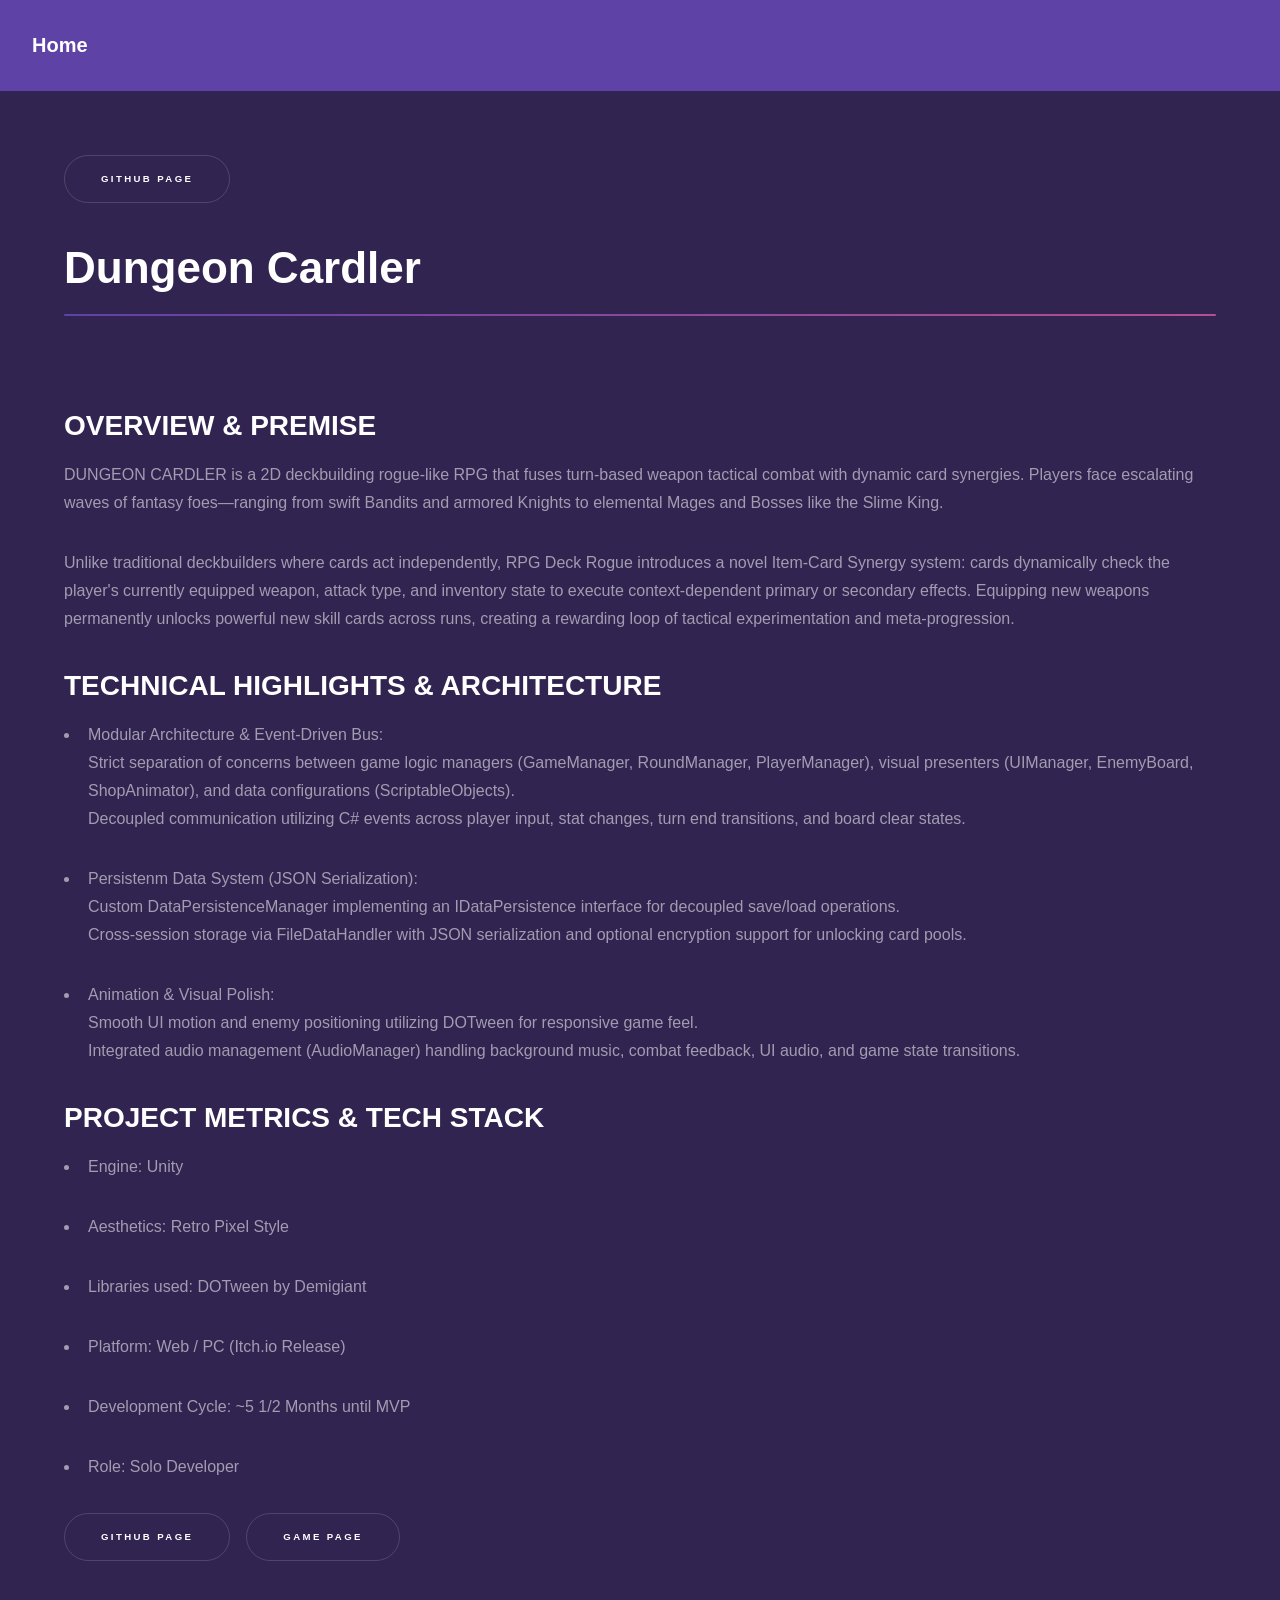
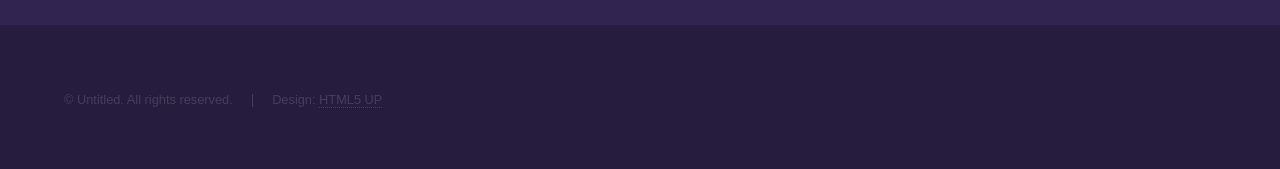
==== commit 4fc844b0: "Add Descs for NightBus and Dungeon Cardler. Add Links buttons" ====
--- a/dungeon_cardler.html
+++ b/dungeon_cardler.html
@@ -25,11 +25,52 @@
 				<!-- Main -->
 					<section id="main" class="wrapper">
 						<div class="inner">
+							<ul class="actions">
+								<li><a href="https://github.com/TinoWernsmann/RPG_DECK_ROGUE" class="button">GitHub Page</a></li>
+							</ul>
 							<h1 class="major">Dungeon Cardler</h1>
 							<span class="image fit"><img src="images/pic04.jpg" alt="" /></span>
-							<p>Donec eget ex magna. Interdum et malesuada fames ac ante ipsum primis in faucibus. Pellentesque venenatis dolor imperdiet dolor mattis sagittis. Praesent rutrum sem diam, vitae egestas enim auctor sit amet. Pellentesque leo mauris, consectetur id ipsum sit amet, fergiat. Pellentesque in mi eu massa lacinia malesuada et a elit. Donec urna ex, lacinia in purus ac, pretium pulvinar mauris. Curabitur sapien risus, commodo eget turpis at, elementum convallis elit. Pellentesque enim turpis, hendrerit tristique.</p>
-							<p>Interdum et malesuada fames ac ante ipsum primis in faucibus. Pellentesque venenatis dolor imperdiet dolor mattis sagittis. Praesent rutrum sem diam, vitae egestas enim auctor sit amet. Pellentesque leo mauris, consectetur id ipsum sit amet, fersapien risus, commodo eget turpis at, elementum convallis elit. Pellentesque enim turpis, hendrerit tristique lorem ipsum dolor.</p>
-						</div>
+							<h2>OVERVIEW & PREMISE</h2>
+							<p>DUNGEON CARDLER is a 2D deckbuilding rogue-like RPG that fuses turn-based weapon tactical combat with dynamic card synergies. Players face escalating waves of fantasy foes—ranging from swift Bandits and armored Knights to elemental Mages and Bosses like the Slime King.</p>
+							<p>Unlike traditional deckbuilders where cards act independently, RPG Deck Rogue introduces a novel Item-Card Synergy system: cards dynamically check the player's currently equipped weapon, attack type, and inventory state to execute context-dependent primary or secondary effects. Equipping new weapons permanently unlocks powerful new skill cards across runs, creating a rewarding loop of tactical experimentation and meta-progression.</p>
+							<h2>TECHNICAL HIGHLIGHTS & ARCHITECTURE</h2>
+							<ul>
+								<li>
+									<p>Modular Architecture & Event-Driven Bus:</br>Strict separation of concerns between game logic managers (GameManager, RoundManager, PlayerManager), visual presenters (UIManager, EnemyBoard, ShopAnimator), and data configurations (ScriptableObjects).</br>Decoupled communication utilizing C# events across player input, stat changes, turn end transitions, and board clear states.</p>
+								</li>
+								<li>
+									<p>Persistenm Data System (JSON Serialization):</br>Custom DataPersistenceManager implementing an IDataPersistence interface for decoupled save/load operations.</br>Cross-session storage via FileDataHandler with JSON serialization and optional encryption support for unlocking card pools.</p>
+								</li>
+								<li>
+									<p>Animation & Visual Polish:</br>Smooth UI motion and enemy positioning utilizing DOTween for responsive game feel.</br>Integrated audio management (AudioManager) handling background music, combat feedback, UI audio, and game state transitions.</p>
+								</li>
+							</ul>
+							<h2>PROJECT METRICS & TECH STACK</h2>
+							<ul>
+								<li>
+									<p>Engine: Unity</p>
+								</li>
+								<li>
+									<p>Aesthetics: Retro Pixel Style</p>
+								</li>
+								<li>
+									<p>Libraries used: DOTween by Demigiant</p>
+								</li>
+								<li>
+									<p>Platform: Web / PC (Itch.io Release)</p>
+								</li>
+								<li>
+									<p>Development Cycle: ~5 1/2 Months until MVP</p>
+								</li>
+								<li>
+									<p>Role: Solo Developer</p>
+								</li>
+							</ul>
+							<ul class="actions">
+								<li><a href="https://github.com/TinoWernsmann/RPG_DECK_ROGUE" class="button">GitHub Page</a></li>
+								<li><a href="https://gurd62.itch.io/dungeon-cardler" class="button">Game Page</a></li>
+							</ul>
+					</div>
 					</section>
 			</div>
 
--- a/assets/css/main.css
+++ b/assets/css/main.css
@@ -30,6 +30,25 @@
 
 body {
 	line-height: 1;
+}
+
+section.spotlights {
+	margin-top: 1em;
+	margin-bottom: 1em;
+	background-color: transparent !important;
+	background-image: none !important;
+}
+
+section.spotlights > section {
+	overflow: hidden;
+}
+
+section.spotlights .image {
+	border-radius: 8px !important;
+}
+
+#intro {
+    border-radius: 0 0 0 15px !important; /* 0 for top corners, 15px for bottom corners */
 }
 
 ol, ul {
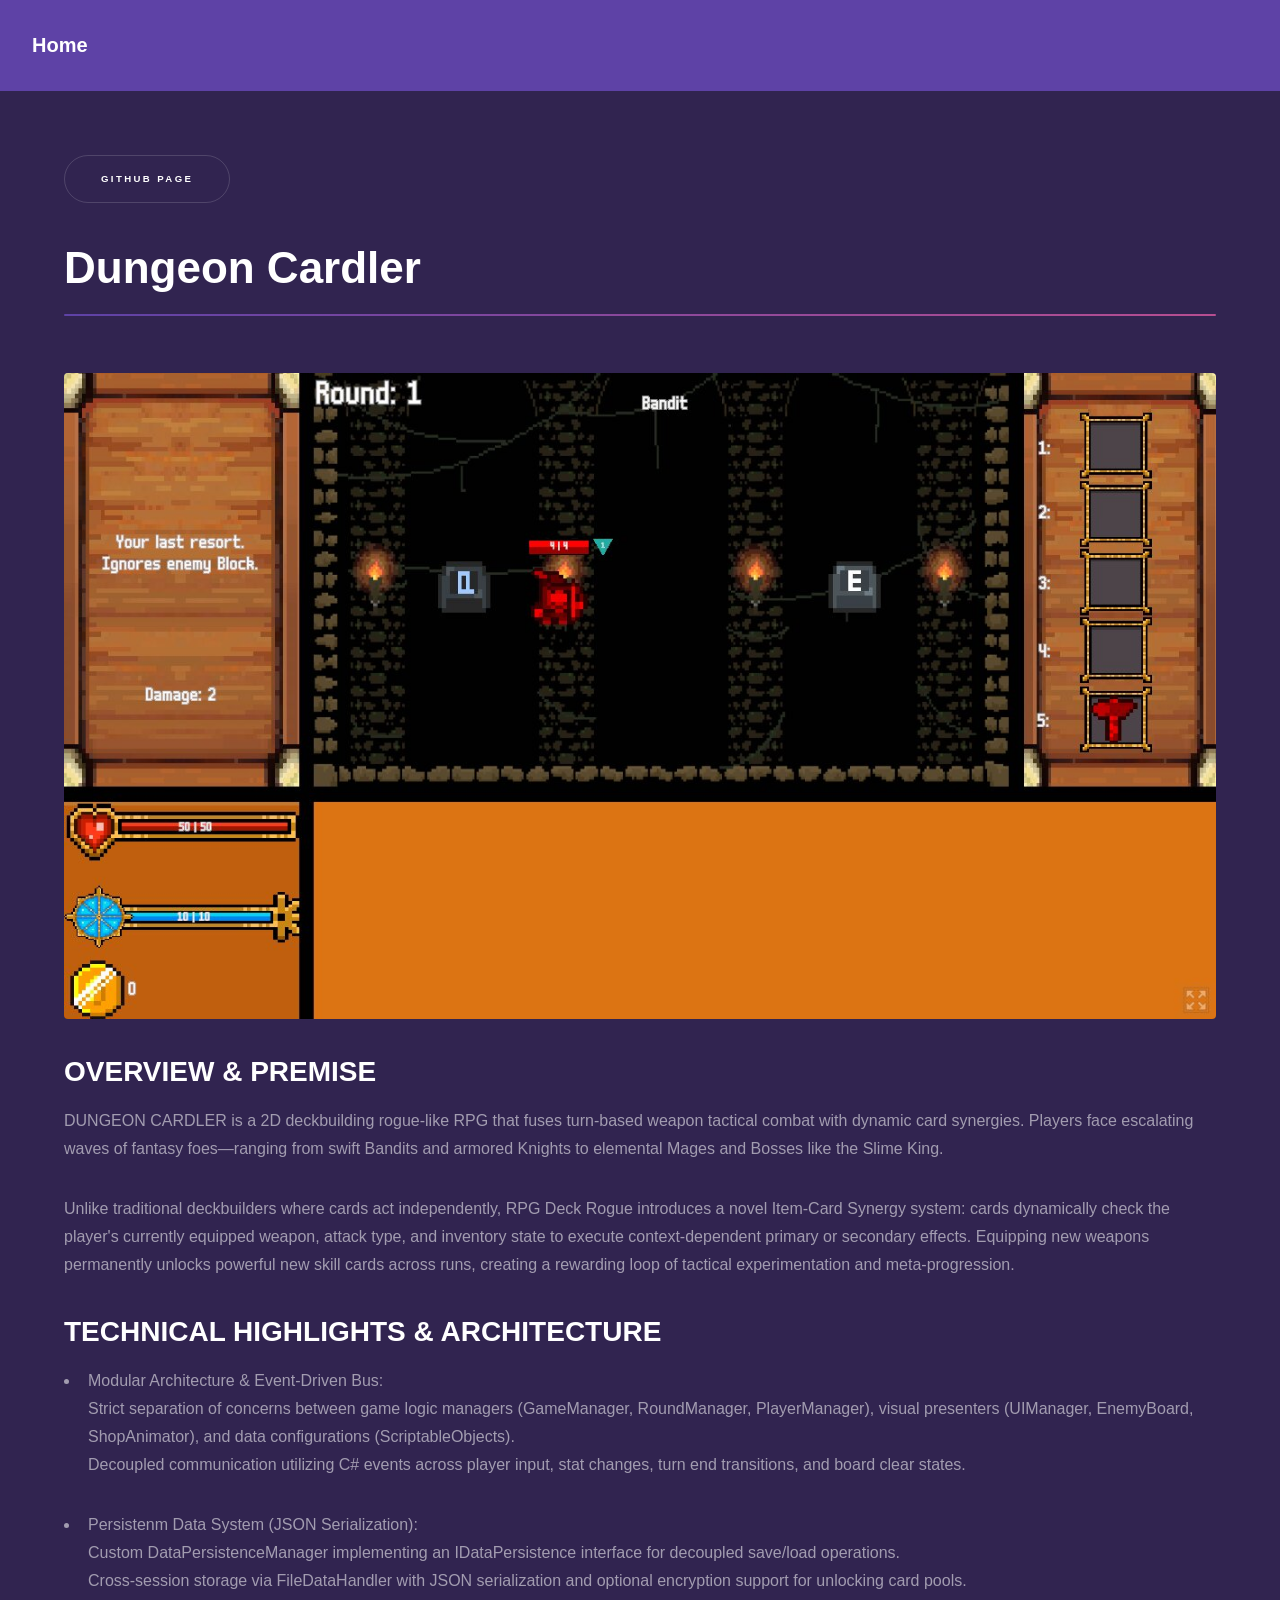
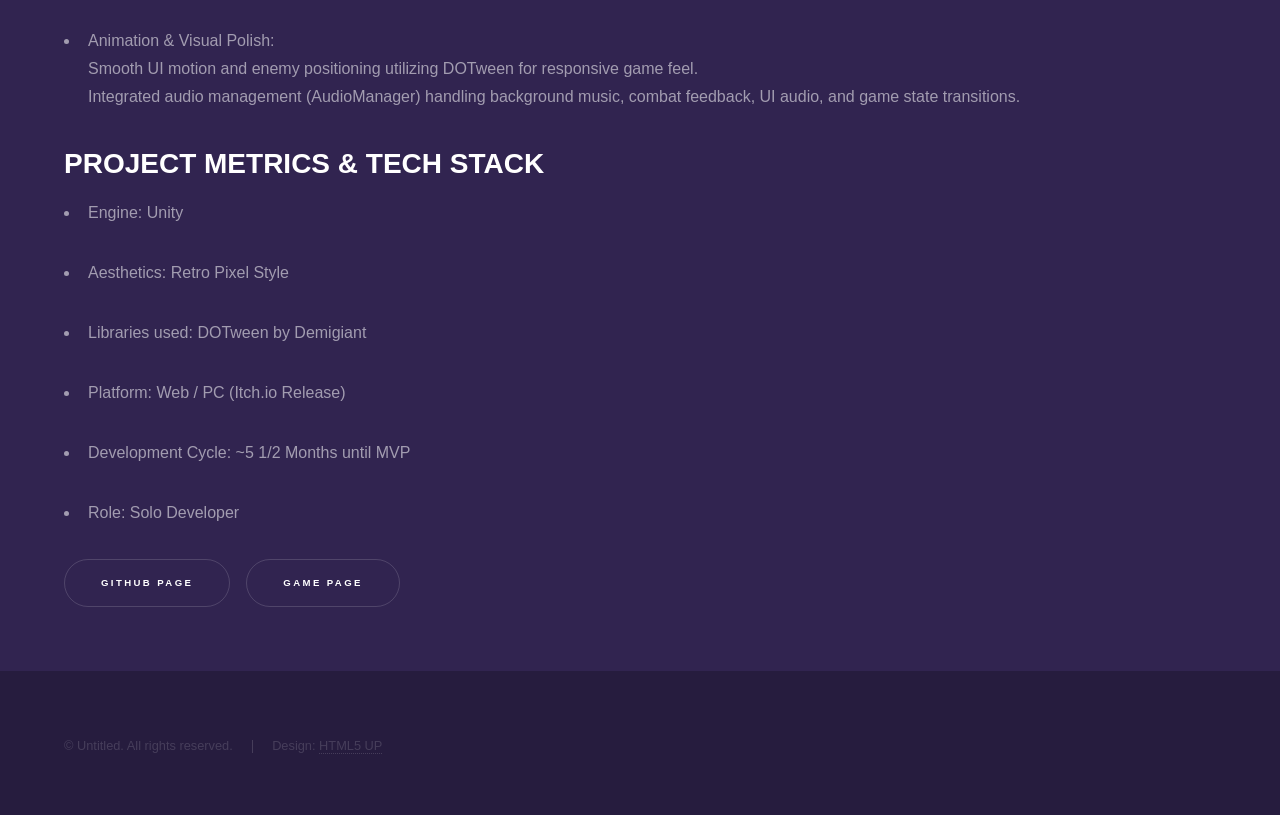
==== commit 500a643c: "Add more images" ====
--- a/dungeon_cardler.html
+++ b/dungeon_cardler.html
@@ -29,7 +29,7 @@
 								<li><a href="https://github.com/TinoWernsmann/RPG_DECK_ROGUE" class="button">GitHub Page</a></li>
 							</ul>
 							<h1 class="major">Dungeon Cardler</h1>
-							<span class="image fit"><img src="images/pic04.jpg" alt="" /></span>
+							<span class="image fit"><img src="images/cardingame.jpg" alt="" /></span>
 							<h2>OVERVIEW & PREMISE</h2>
 							<p>DUNGEON CARDLER is a 2D deckbuilding rogue-like RPG that fuses turn-based weapon tactical combat with dynamic card synergies. Players face escalating waves of fantasy foes—ranging from swift Bandits and armored Knights to elemental Mages and Bosses like the Slime King.</p>
 							<p>Unlike traditional deckbuilders where cards act independently, RPG Deck Rogue introduces a novel Item-Card Synergy system: cards dynamically check the player's currently equipped weapon, attack type, and inventory state to execute context-dependent primary or secondary effects. Equipping new weapons permanently unlocks powerful new skill cards across runs, creating a rewarding loop of tactical experimentation and meta-progression.</p>
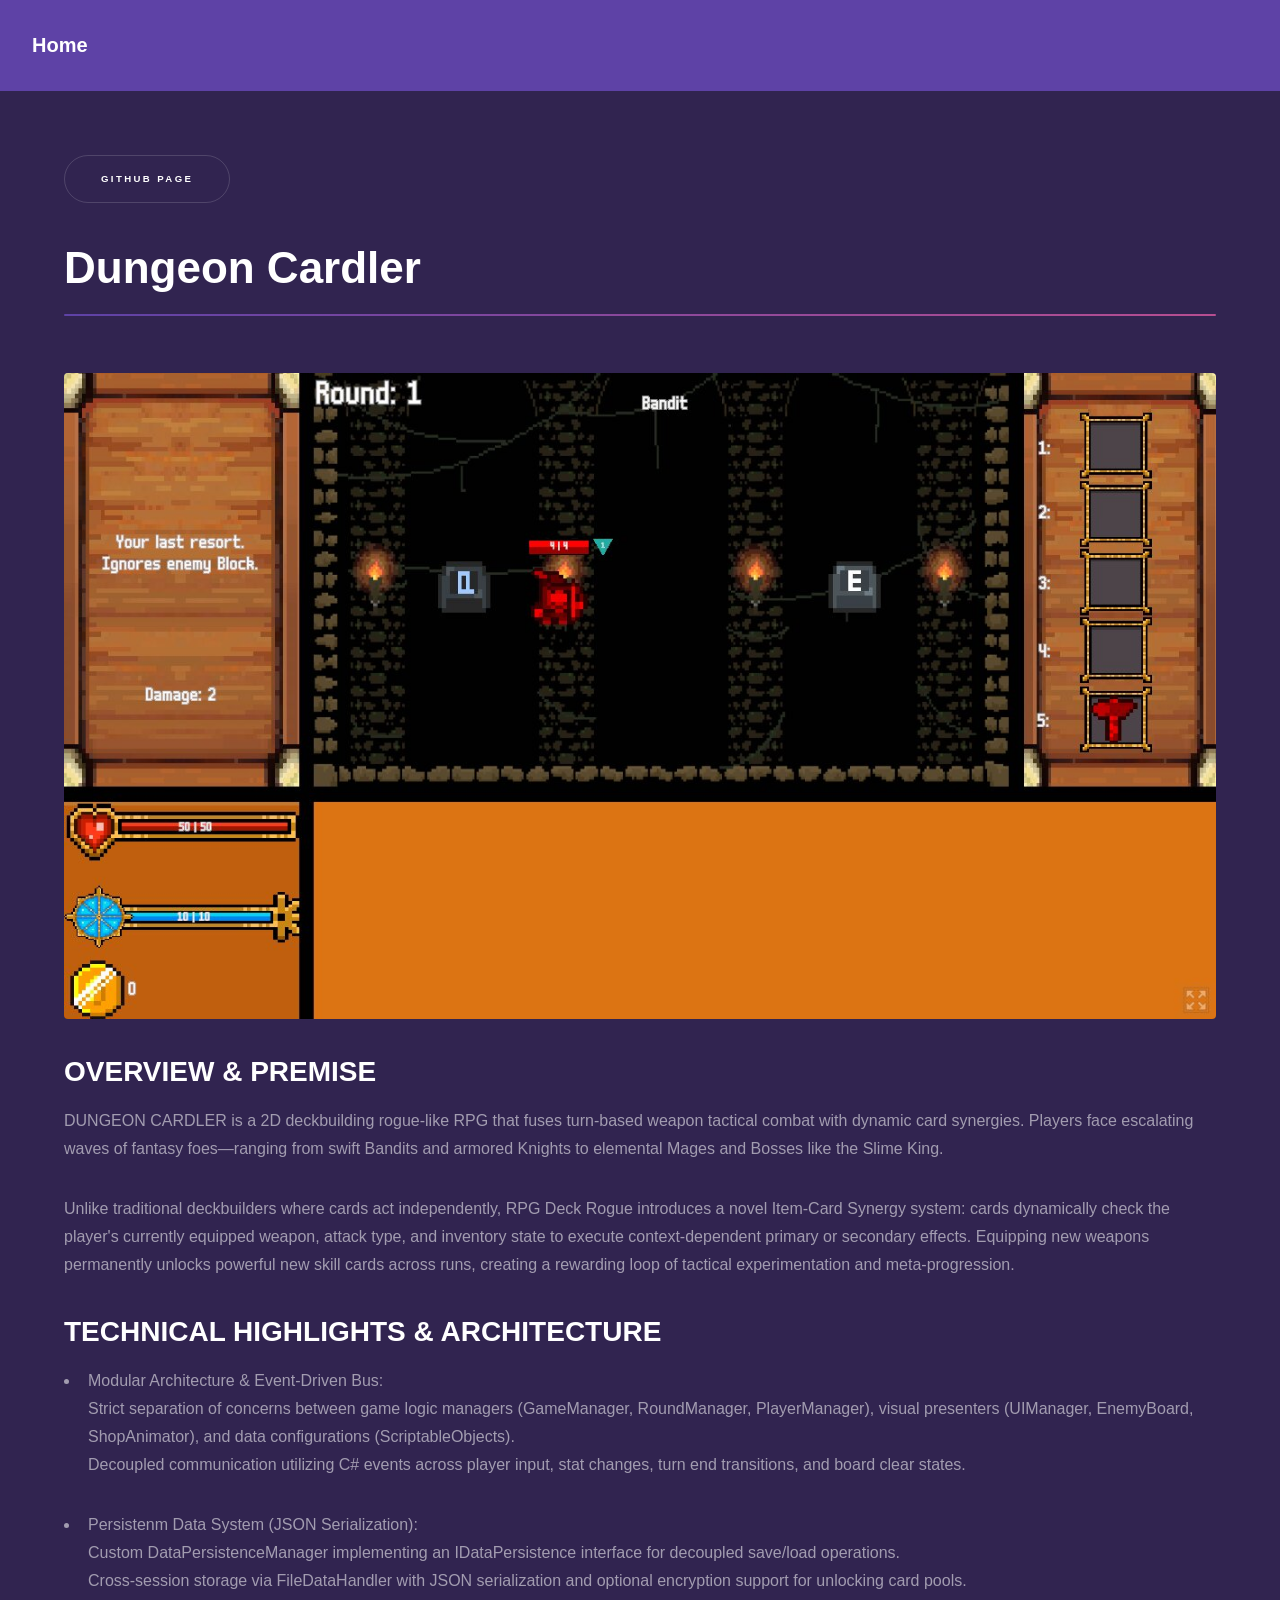
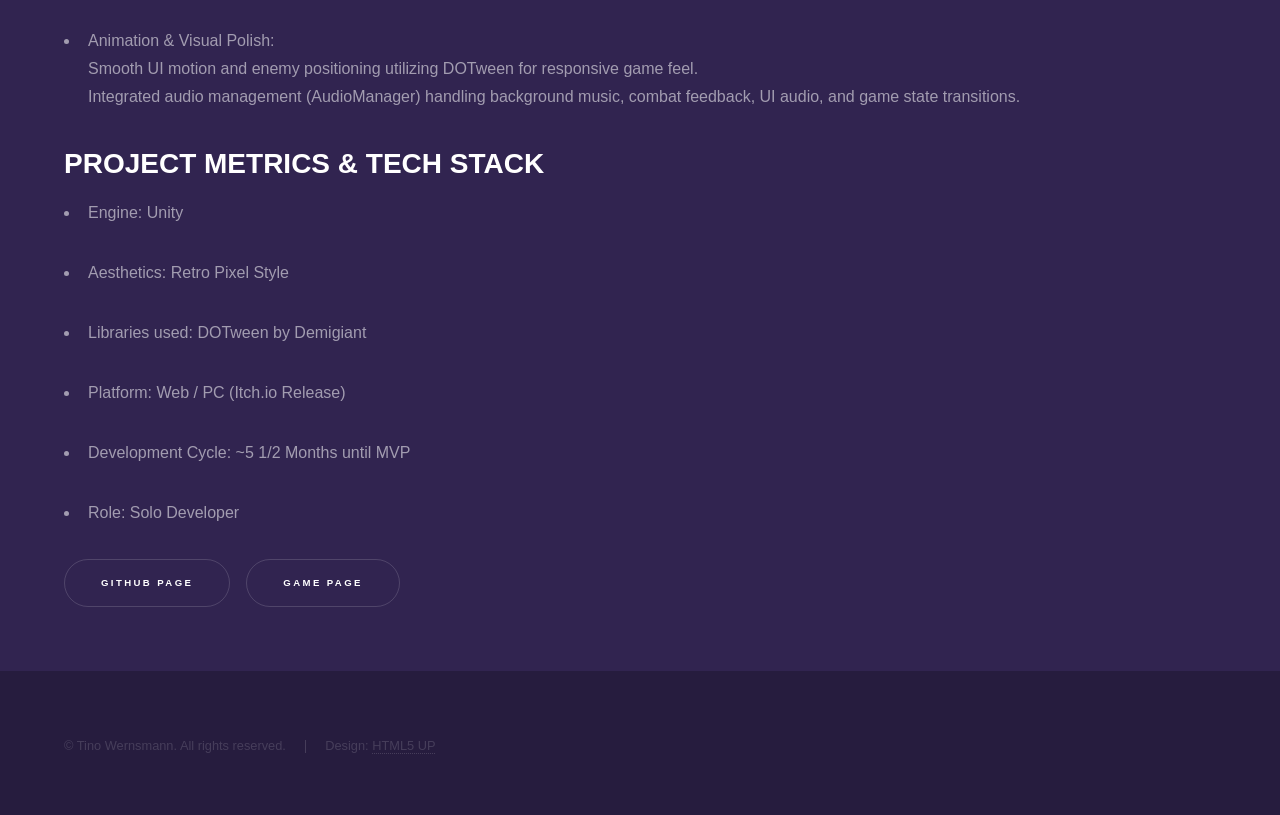
==== commit cabf0848: "Add links for fish game" ====
--- a/dungeon_cardler.html
+++ b/dungeon_cardler.html
@@ -78,7 +78,7 @@
 			<footer id="footer" class="wrapper alt">
 				<div class="inner">
 					<ul class="menu">
-						<li>&copy; Untitled. All rights reserved.</li><li>Design: <a href="http://html5up.net">HTML5 UP</a></li>
+						<li>&copy; Tino Wernsmann. All rights reserved.</li><li>Design: <a href="http://html5up.net">HTML5 UP</a></li>
 					</ul>
 				</div>
 			</footer>
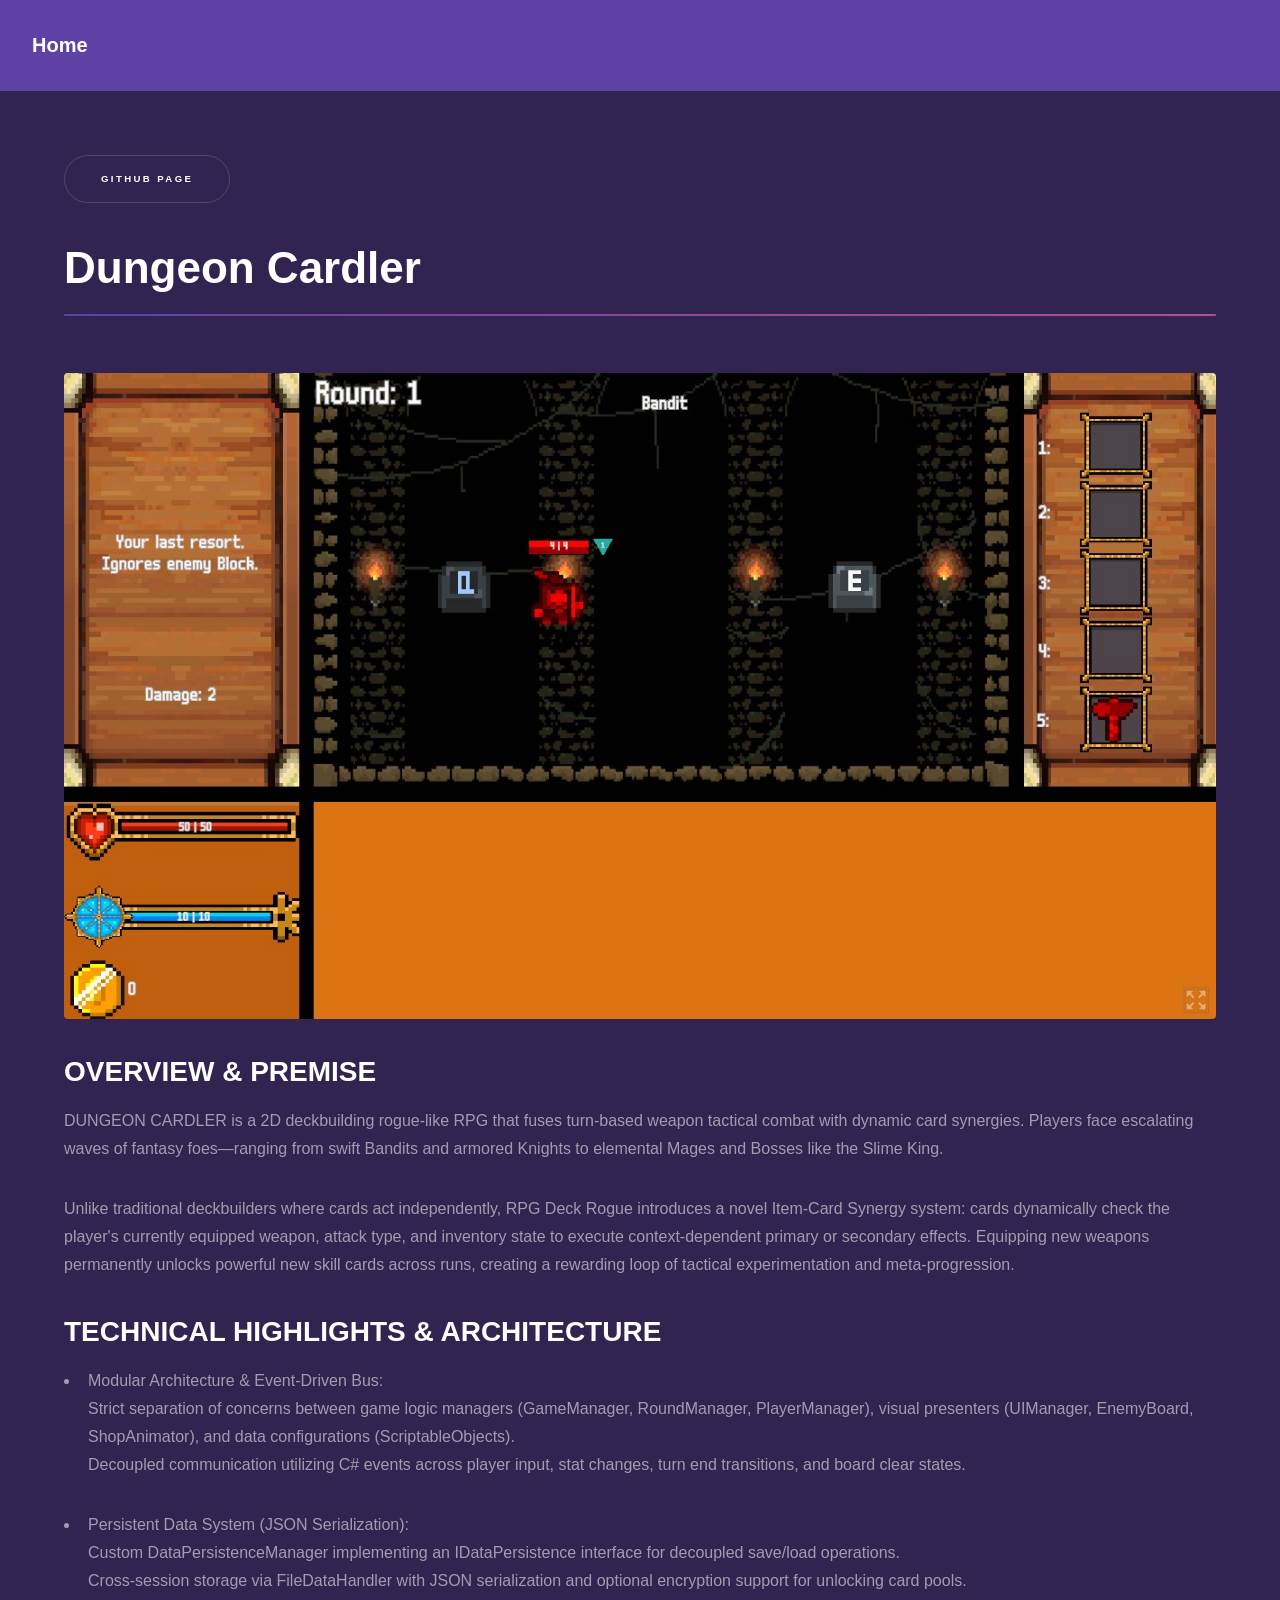
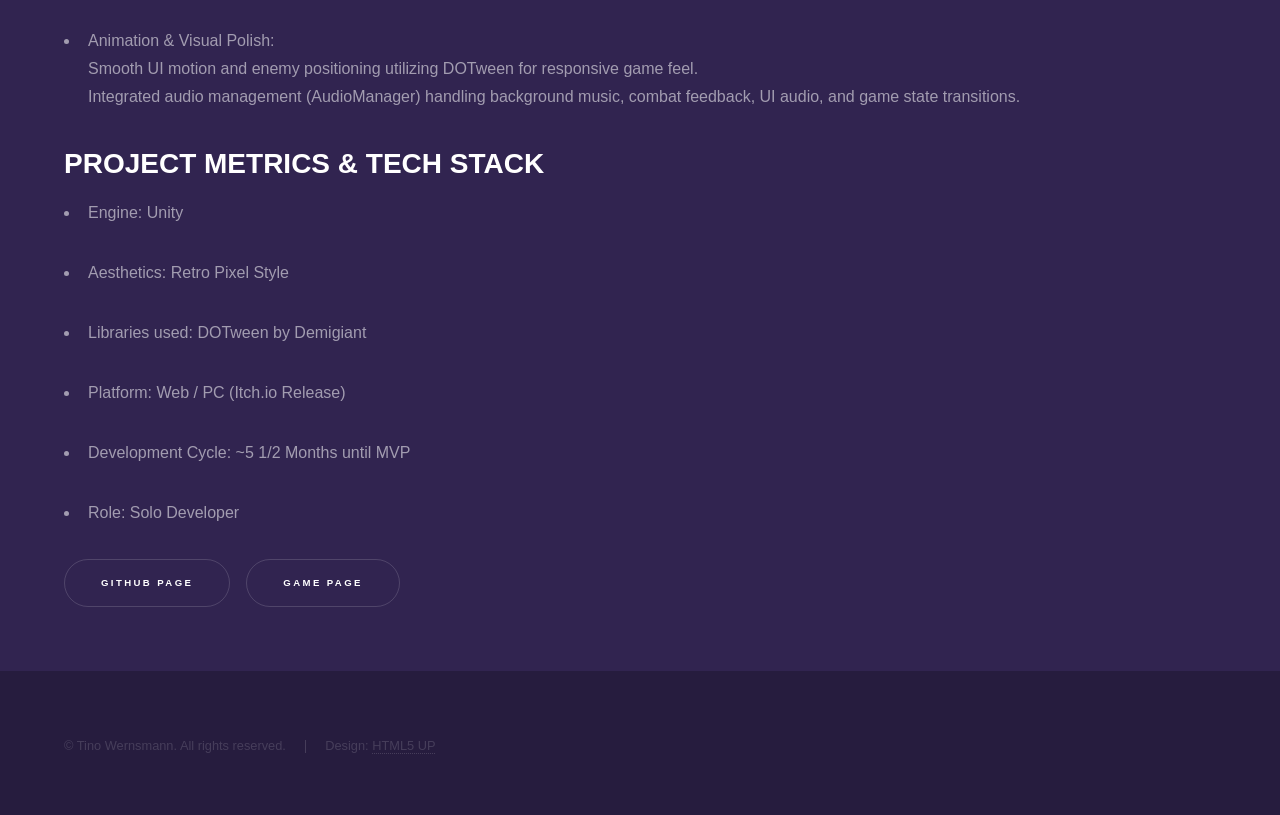
==== commit a20af02b: "Overhaul main page text. Add About me. Fix typos" ====
--- a/dungeon_cardler.html
+++ b/dungeon_cardler.html
@@ -6,7 +6,7 @@
 -->
 <html>
 	<head>
-		<title>Generic - Hyperspace by HTML5 UP</title>
+		<title>Dungeon Cardler</title>
 		<meta charset="utf-8" />
 		<meta name="viewport" content="width=device-width, initial-scale=1, user-scalable=no" />
 		<link rel="stylesheet" href="assets/css/main.css" />
@@ -39,7 +39,7 @@
 									<p>Modular Architecture & Event-Driven Bus:</br>Strict separation of concerns between game logic managers (GameManager, RoundManager, PlayerManager), visual presenters (UIManager, EnemyBoard, ShopAnimator), and data configurations (ScriptableObjects).</br>Decoupled communication utilizing C# events across player input, stat changes, turn end transitions, and board clear states.</p>
 								</li>
 								<li>
-									<p>Persistenm Data System (JSON Serialization):</br>Custom DataPersistenceManager implementing an IDataPersistence interface for decoupled save/load operations.</br>Cross-session storage via FileDataHandler with JSON serialization and optional encryption support for unlocking card pools.</p>
+									<p>Persistent Data System (JSON Serialization):</br>Custom DataPersistenceManager implementing an IDataPersistence interface for decoupled save/load operations.</br>Cross-session storage via FileDataHandler with JSON serialization and optional encryption support for unlocking card pools.</p>
 								</li>
 								<li>
 									<p>Animation & Visual Polish:</br>Smooth UI motion and enemy positioning utilizing DOTween for responsive game feel.</br>Integrated audio management (AudioManager) handling background music, combat feedback, UI audio, and game state transitions.</p>
--- a/assets/css/main.css
+++ b/assets/css/main.css
@@ -48,7 +48,7 @@
 }
 
 #intro {
-    border-radius: 0 0 0 15px !important; /* 0 for top corners, 15px for bottom corners */
+    border-radius: 0 0 0 0px !important; /* 0 for top corners, 15px for bottom corners */
 }
 
 ol, ul {
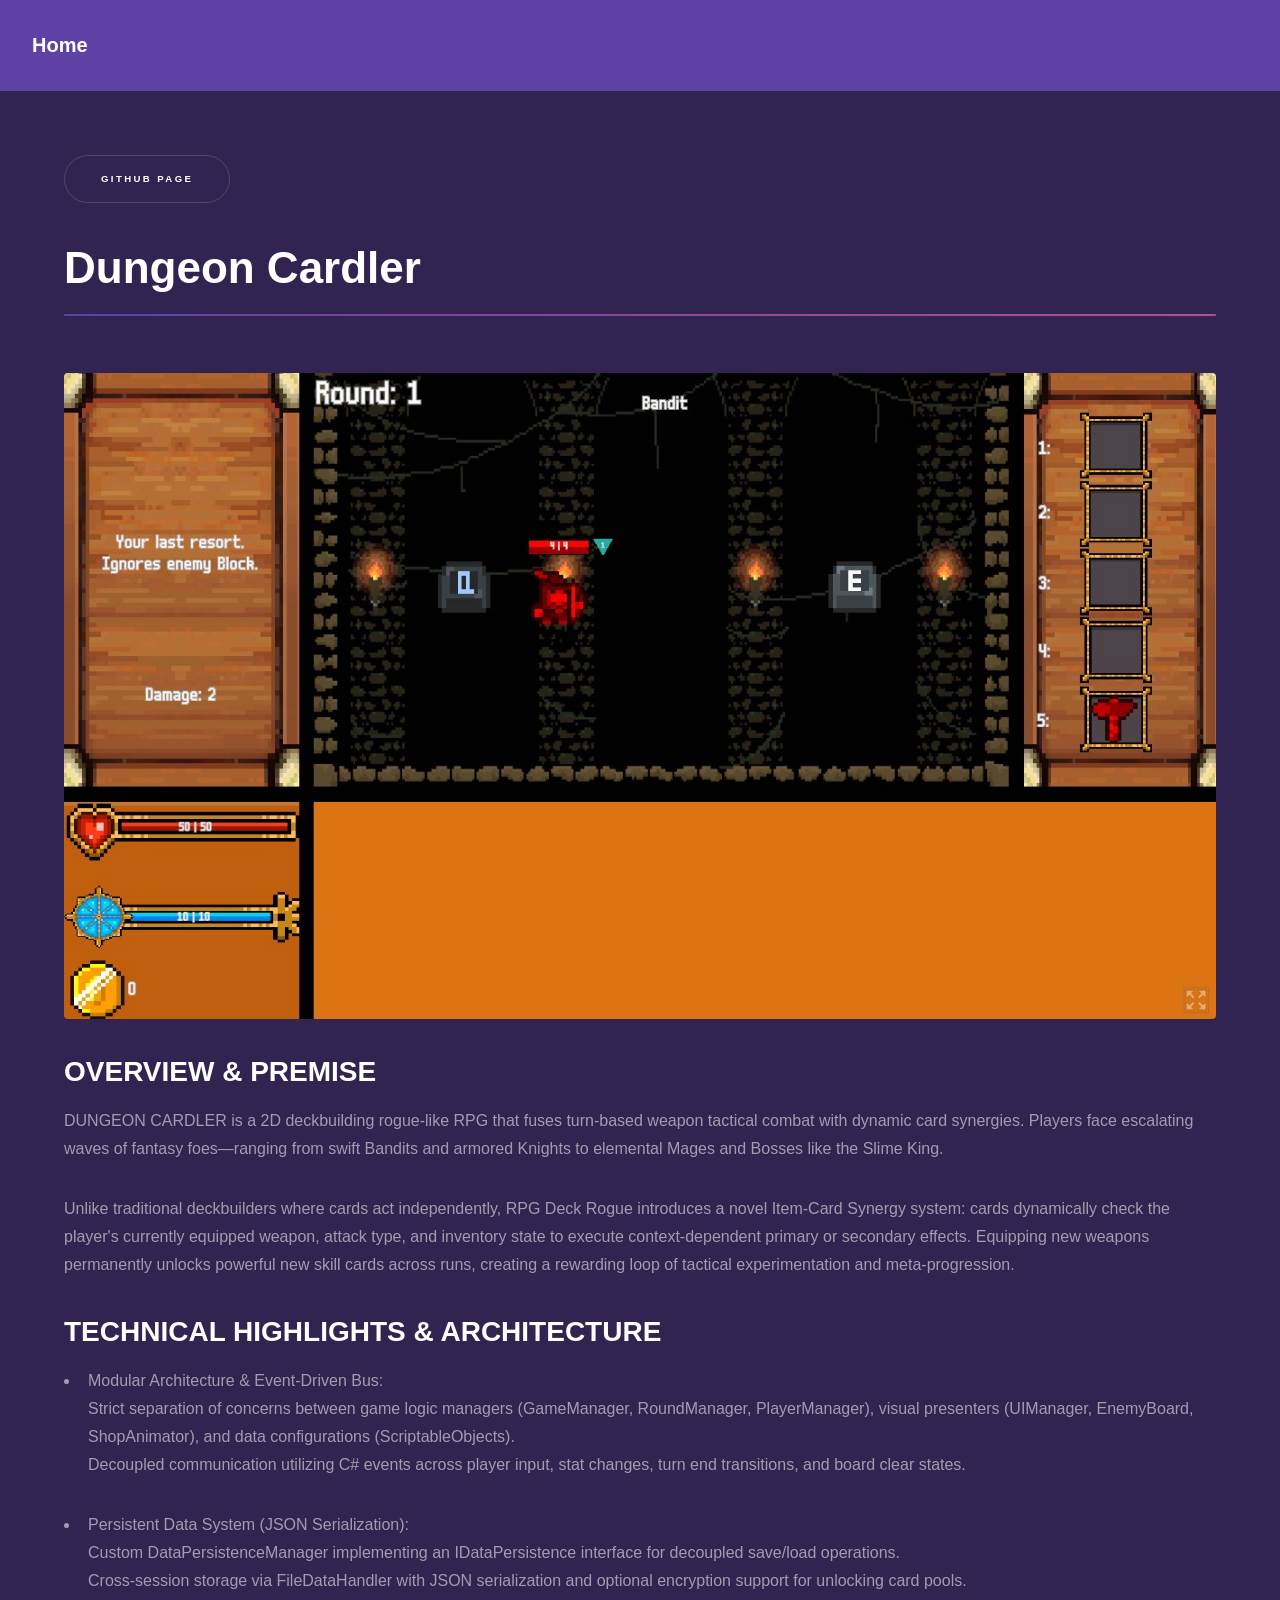
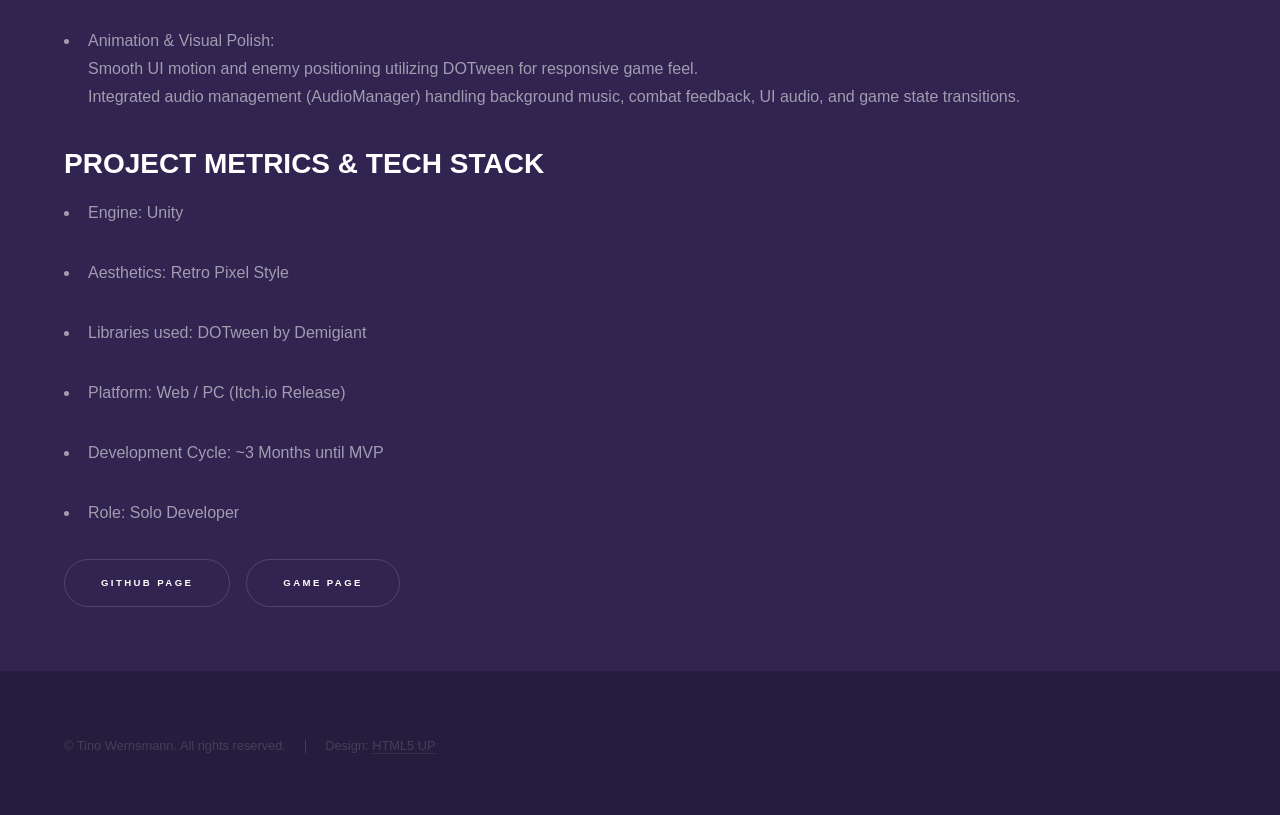
==== commit fdfccd21: "Add new Link types" ====
--- a/dungeon_cardler.html
+++ b/dungeon_cardler.html
@@ -60,7 +60,7 @@
 									<p>Platform: Web / PC (Itch.io Release)</p>
 								</li>
 								<li>
-									<p>Development Cycle: ~5 1/2 Months until MVP</p>
+									<p>Development Cycle: ~3 Months until MVP</p>
 								</li>
 								<li>
 									<p>Role: Solo Developer</p>
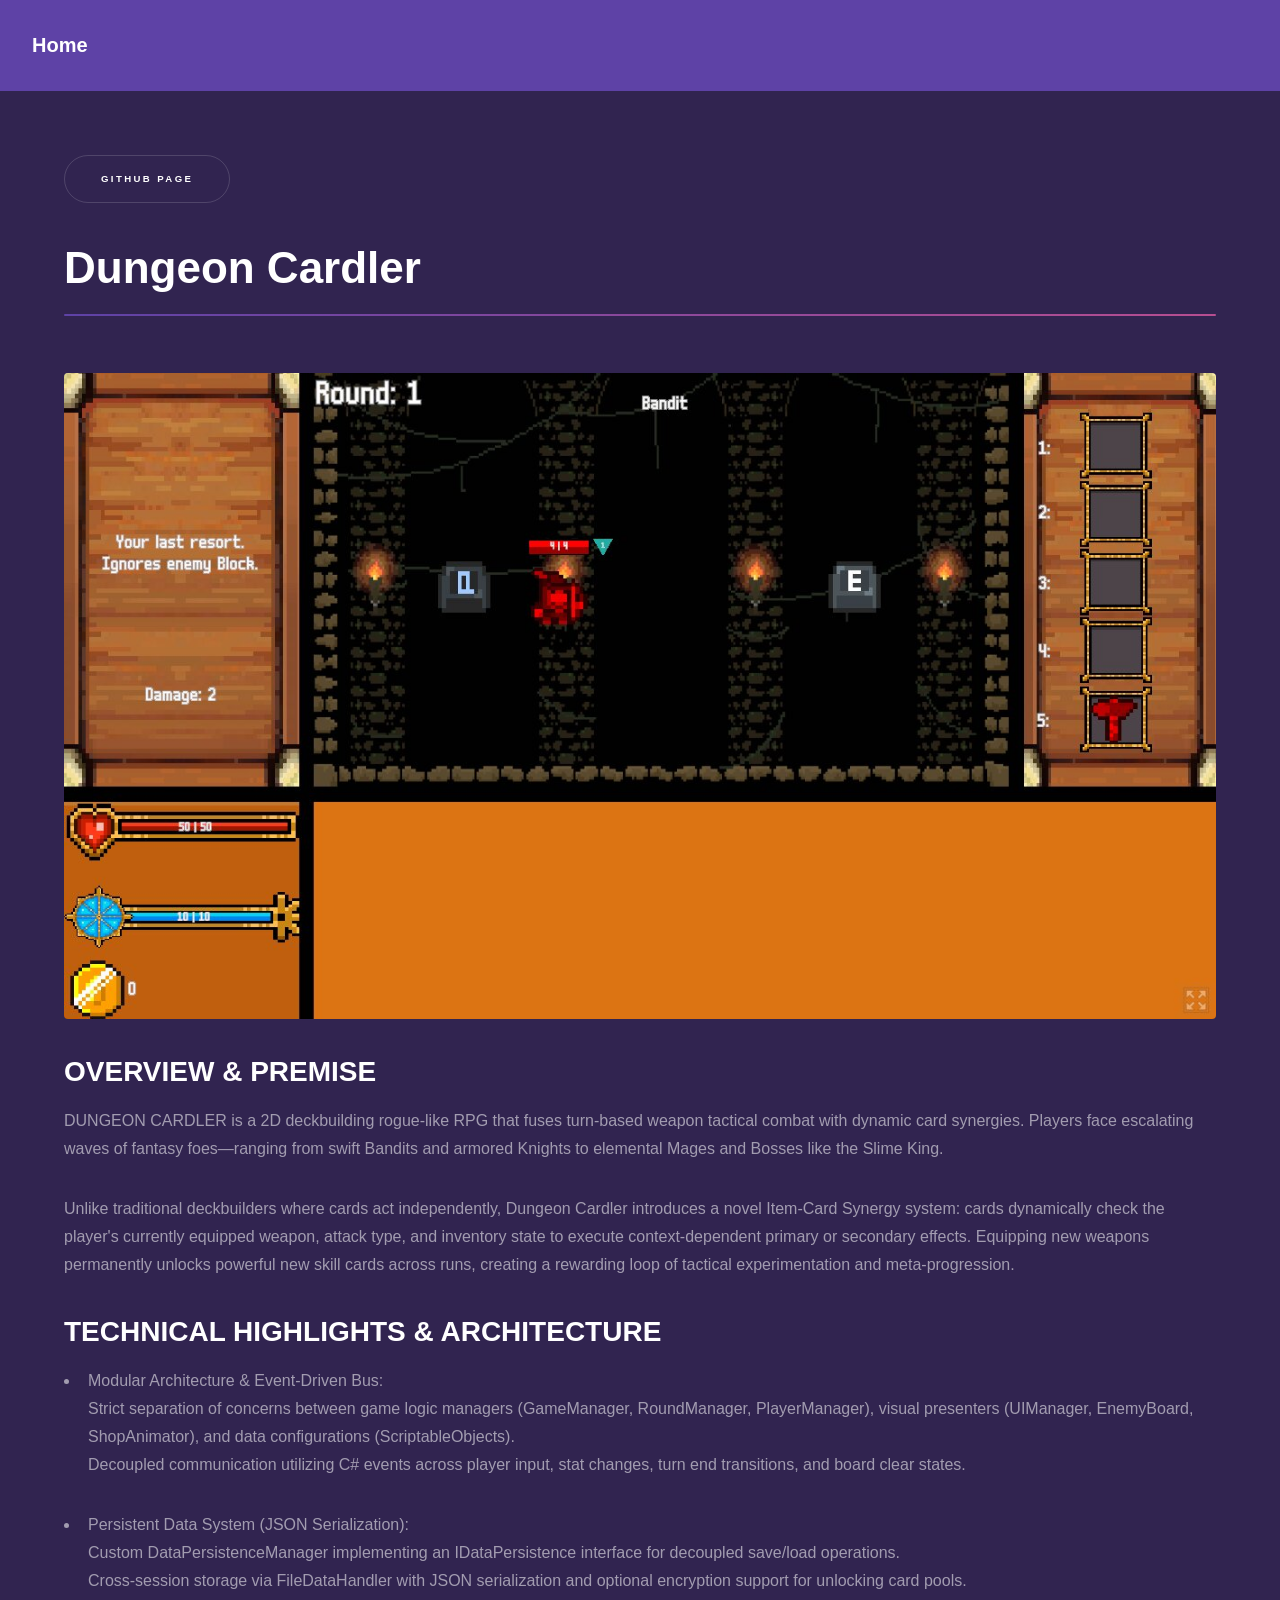
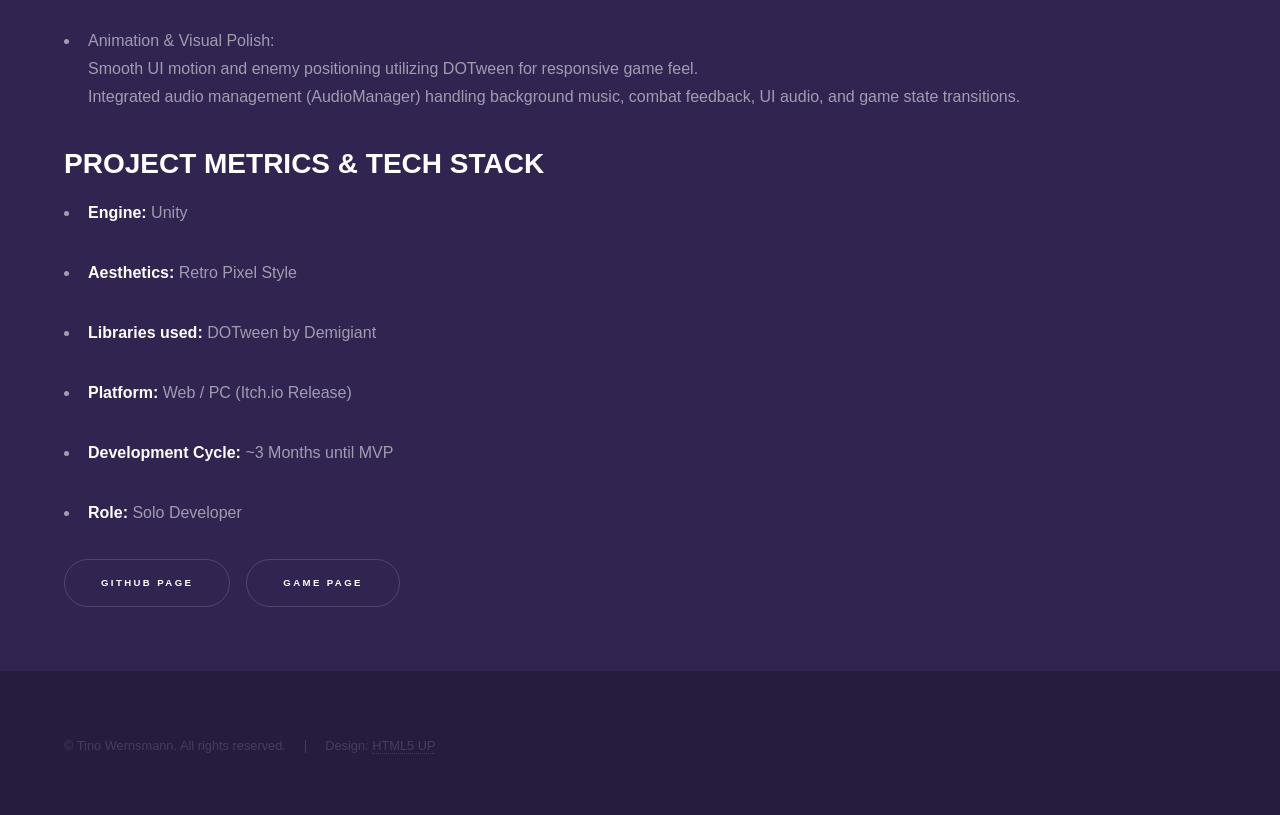
==== commit 1e53d180: "Add Play Links on main page. Small Text adjustments" ====
--- a/dungeon_cardler.html
+++ b/dungeon_cardler.html
@@ -32,7 +32,7 @@
 							<span class="image fit"><img src="images/cardingame.jpg" alt="" /></span>
 							<h2>OVERVIEW & PREMISE</h2>
 							<p>DUNGEON CARDLER is a 2D deckbuilding rogue-like RPG that fuses turn-based weapon tactical combat with dynamic card synergies. Players face escalating waves of fantasy foes—ranging from swift Bandits and armored Knights to elemental Mages and Bosses like the Slime King.</p>
-							<p>Unlike traditional deckbuilders where cards act independently, RPG Deck Rogue introduces a novel Item-Card Synergy system: cards dynamically check the player's currently equipped weapon, attack type, and inventory state to execute context-dependent primary or secondary effects. Equipping new weapons permanently unlocks powerful new skill cards across runs, creating a rewarding loop of tactical experimentation and meta-progression.</p>
+							<p>Unlike traditional deckbuilders where cards act independently, Dungeon Cardler introduces a novel Item-Card Synergy system: cards dynamically check the player's currently equipped weapon, attack type, and inventory state to execute context-dependent primary or secondary effects. Equipping new weapons permanently unlocks powerful new skill cards across runs, creating a rewarding loop of tactical experimentation and meta-progression.</p>
 							<h2>TECHNICAL HIGHLIGHTS & ARCHITECTURE</h2>
 							<ul>
 								<li>
@@ -48,22 +48,22 @@
 							<h2>PROJECT METRICS & TECH STACK</h2>
 							<ul>
 								<li>
-									<p>Engine: Unity</p>
+									<p><strong>Engine:</strong> Unity</p>
 								</li>
 								<li>
-									<p>Aesthetics: Retro Pixel Style</p>
+									<p><strong>Aesthetics:</strong> Retro Pixel Style</p>
 								</li>
 								<li>
-									<p>Libraries used: DOTween by Demigiant</p>
+									<p><strong>Libraries used:</strong> DOTween by Demigiant</p>
 								</li>
 								<li>
-									<p>Platform: Web / PC (Itch.io Release)</p>
+									<p><strong>Platform:</strong> Web / PC (Itch.io Release)</p>
 								</li>
 								<li>
-									<p>Development Cycle: ~3 Months until MVP</p>
+									<p><strong>Development Cycle:</strong> ~3 Months until MVP</p>
 								</li>
 								<li>
-									<p>Role: Solo Developer</p>
+									<p><strong>Role:</strong> Solo Developer</p>
 								</li>
 							</ul>
 							<ul class="actions">
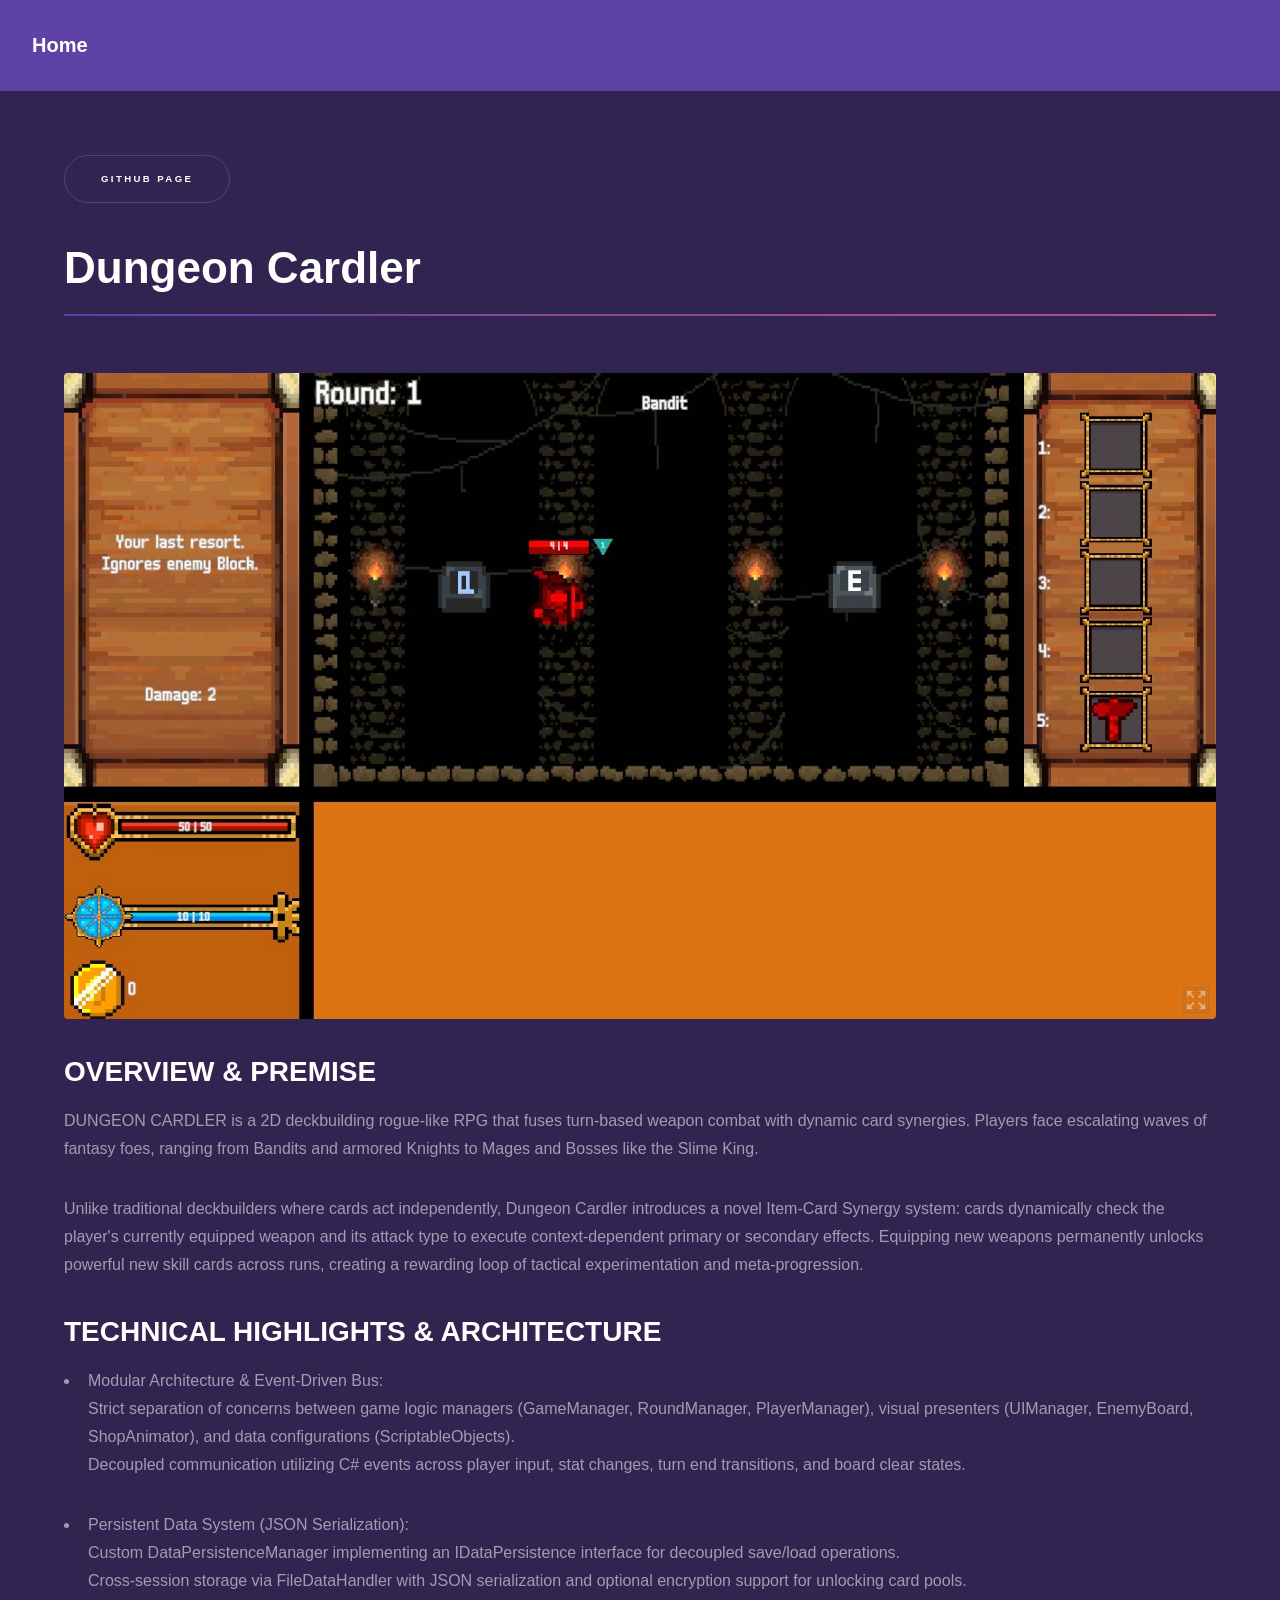
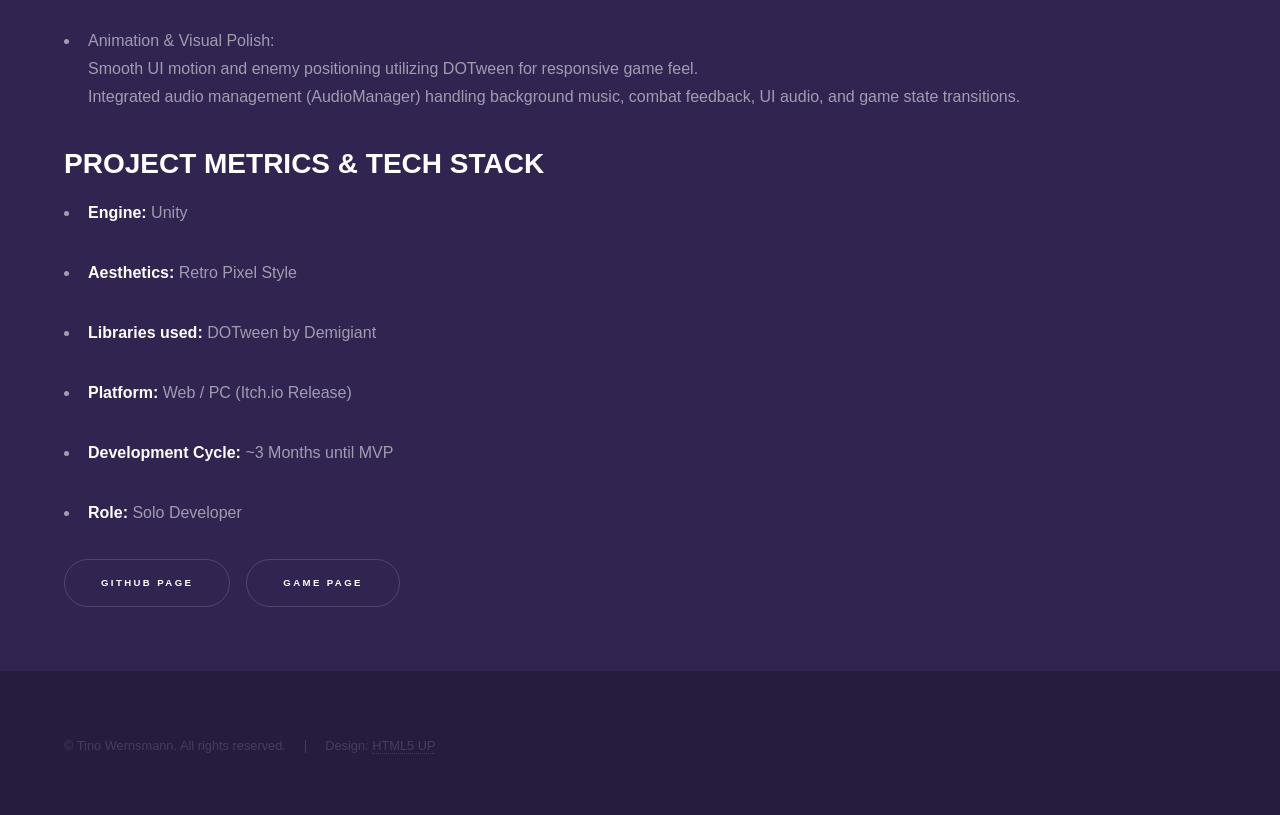
==== commit 30357472: "Update detail texts for all games" ====
--- a/dungeon_cardler.html
+++ b/dungeon_cardler.html
@@ -31,8 +31,8 @@
 							<h1 class="major">Dungeon Cardler</h1>
 							<span class="image fit"><img src="images/cardingame.jpg" alt="" /></span>
 							<h2>OVERVIEW & PREMISE</h2>
-							<p>DUNGEON CARDLER is a 2D deckbuilding rogue-like RPG that fuses turn-based weapon tactical combat with dynamic card synergies. Players face escalating waves of fantasy foes—ranging from swift Bandits and armored Knights to elemental Mages and Bosses like the Slime King.</p>
-							<p>Unlike traditional deckbuilders where cards act independently, Dungeon Cardler introduces a novel Item-Card Synergy system: cards dynamically check the player's currently equipped weapon, attack type, and inventory state to execute context-dependent primary or secondary effects. Equipping new weapons permanently unlocks powerful new skill cards across runs, creating a rewarding loop of tactical experimentation and meta-progression.</p>
+							<p>DUNGEON CARDLER is a 2D deckbuilding rogue-like RPG that fuses turn-based weapon combat with dynamic card synergies. Players face escalating waves of fantasy foes, ranging from Bandits and armored Knights to Mages and Bosses like the Slime King.</p>
+							<p>Unlike traditional deckbuilders where cards act independently, Dungeon Cardler introduces a novel Item-Card Synergy system: cards dynamically check the player's currently equipped weapon and its attack type to execute context-dependent primary or secondary effects. Equipping new weapons permanently unlocks powerful new skill cards across runs, creating a rewarding loop of tactical experimentation and meta-progression.</p>
 							<h2>TECHNICAL HIGHLIGHTS & ARCHITECTURE</h2>
 							<ul>
 								<li>
